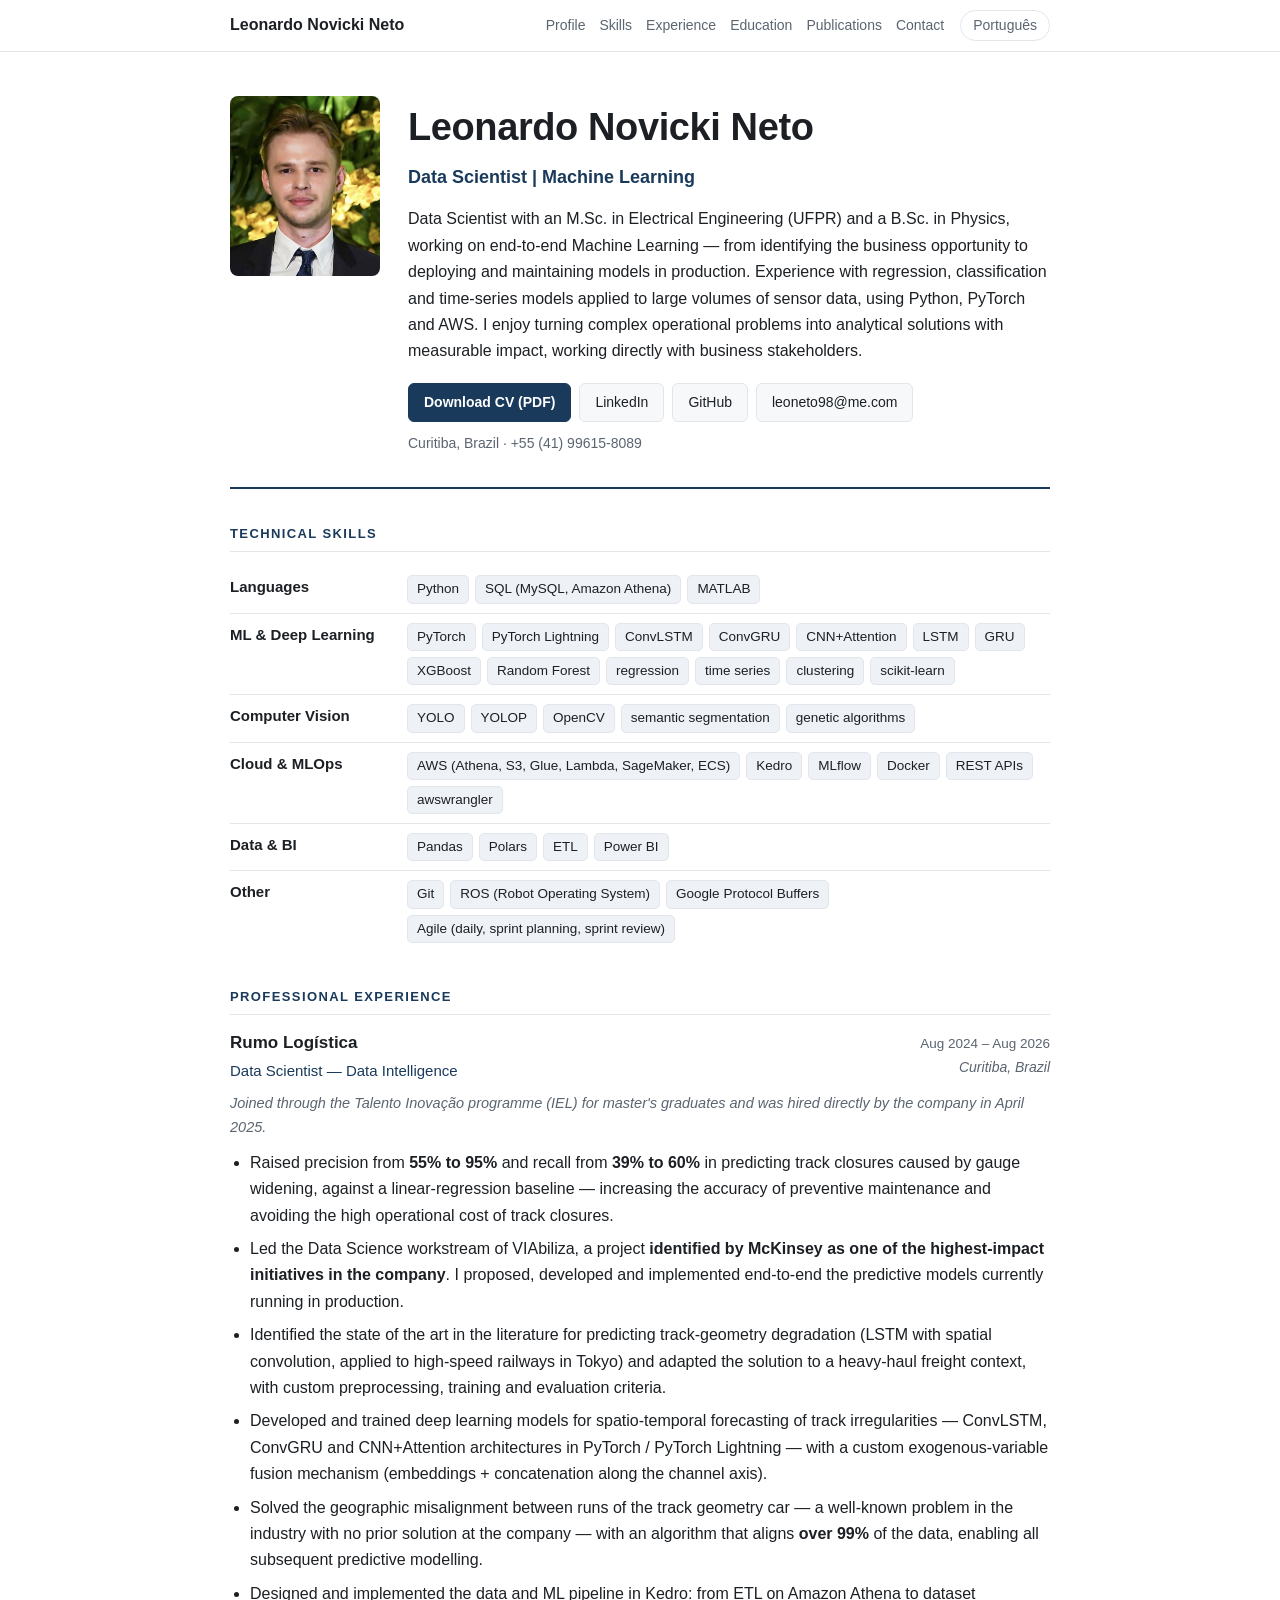
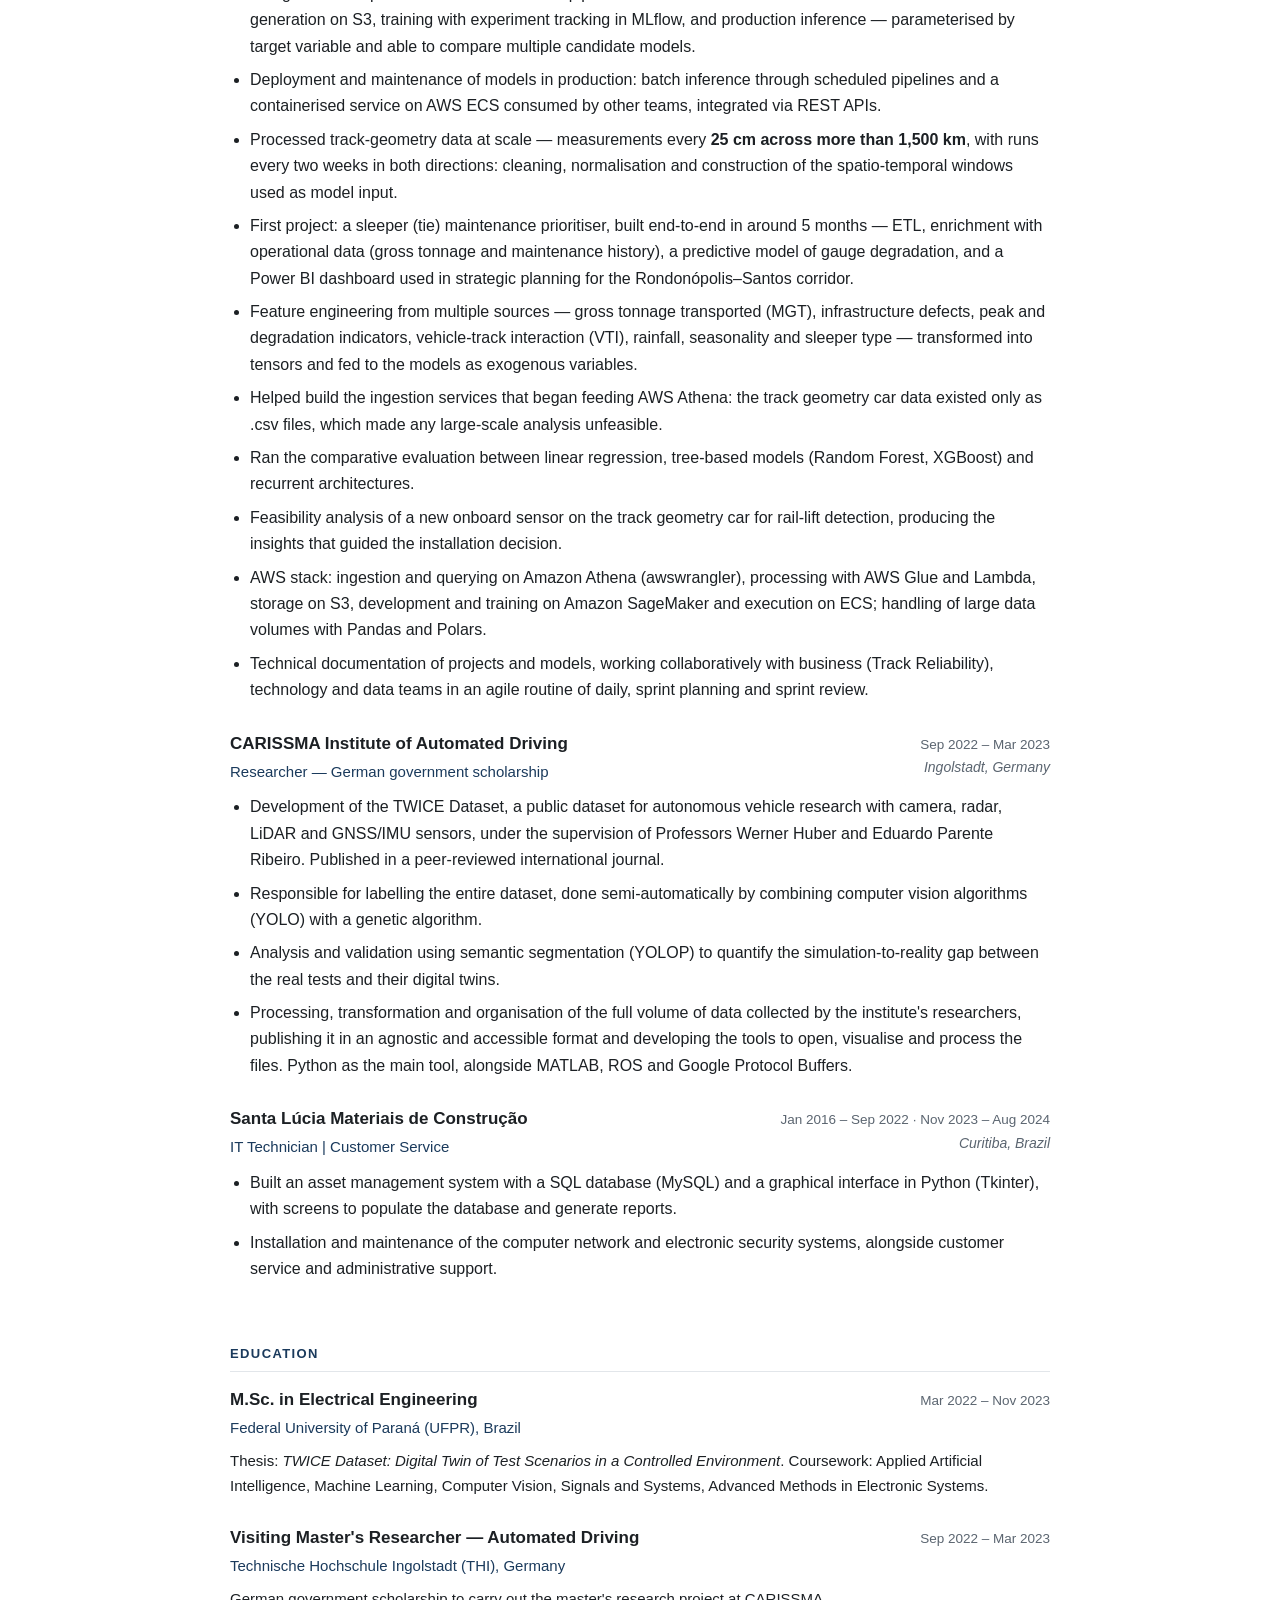
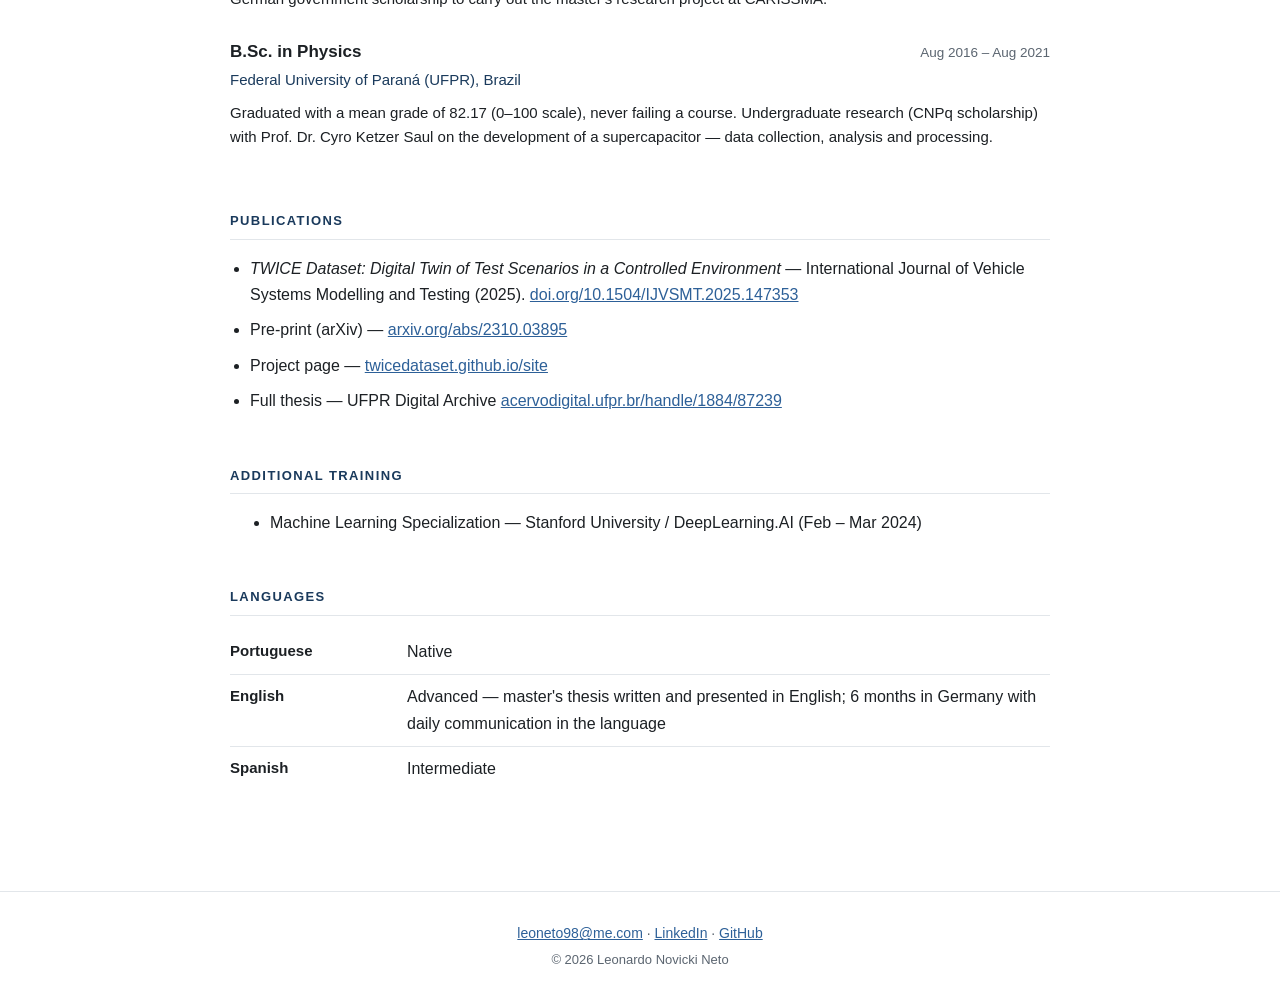
==== index.html @ b41f2e0a "Site pessoal bilingue gerado a partir dos YAMLs do curriculo Conteudo (EN/PT), estilos e SEO derivam" ====
<!doctype html>
<html lang="en">
<head>
<meta charset="utf-8">
<meta name="viewport" content="width=device-width, initial-scale=1">
<title>Leonardo Novicki Neto — Data Scientist | Machine Learning</title>
<meta name="description" content="Data Scientist with an M.Sc. in Electrical Engineering — end-to-end machine learning, from business opportunity to production.">
<link rel="canonical" href="https://leoneto98.github.io/">
<link rel="alternate" hreflang="en" href="https://leoneto98.github.io/">
<link rel="alternate" hreflang="pt" href="https://leoneto98.github.io/pt/">
<link rel="alternate" hreflang="x-default" href="https://leoneto98.github.io/">
<meta property="og:type" content="profile">
<meta property="og:title" content="Leonardo Novicki Neto — Data Scientist | Machine Learning">
<meta property="og:description" content="Data Scientist with an M.Sc. in Electrical Engineering — end-to-end machine learning, from business opportunity to production.">
<meta property="og:image" content="https://leoneto98.github.io/assets/foto.jpg">
<meta property="og:url" content="https://leoneto98.github.io/">
<meta name="twitter:card" content="summary">
<link rel="icon" href="data:image/svg+xml,<svg xmlns='http://www.w3.org/2000/svg' viewBox='0 0 100 100'><text y='.9em' font-size='90'>📊</text></svg>">
<link rel="stylesheet" href="style.css">
<script type="application/ld+json">
{
  "@context": "https://schema.org",
  "@type": "Person",
  "name": "Leonardo Novicki Neto",
  "jobTitle": "Data Scientist",
  "email": "mailto:leoneto98@me.com",
  "url": "https://leoneto98.github.io/",
  "image": "https://leoneto98.github.io/assets/foto.jpg",
  "address": {
    "@type": "PostalAddress",
    "addressLocality": "Curitiba, Brazil"
  },
  "alumniOf": [
    {
      "@type": "CollegeOrUniversity",
      "name": "Federal University of Paraná (UFPR), Brazil"
    },
    {
      "@type": "CollegeOrUniversity",
      "name": "Technische Hochschule Ingolstadt (THI), Germany"
    }
  ],
  "sameAs": [
    "https://www.linkedin.com/in/leonardo-novicki-neto-6290a1a0/",
    "https://github.com/leoneto98",
    "https://arxiv.org/abs/2310.03895"
  ],
  "knowsLanguage": [
    "Portuguese",
    "English",
    "Spanish"
  ]
}
</script>
</head>
<body>
<a class="skip" href="#main">Skip to content</a>
<header class="topo">
  <nav class="nav-topo">
    <span class="marca">Leonardo Novicki Neto</span>
    <div class="nav-links"><a href="#perfil">Profile</a><a href="#skills">Skills</a><a href="#exp">Experience</a><a href="#edu">Education</a><a href="#pubs">Publications</a><a href="#contato">Contact</a></div>
    <a class="lang" href="/pt/">Português</a>
  </nav>
</header>
<main id="main">
  <section id="perfil" class="hero">
    <img class="foto" src="assets/foto.jpg" alt="Leonardo Novicki Neto" width="150" height="180">
    <div class="hero-txt">
      <h1>Leonardo Novicki Neto</h1>
      <p class="headline">Data Scientist | Machine Learning</p>
      <p class="resumo">Data Scientist with an M.Sc. in Electrical Engineering (UFPR) and a B.Sc. in Physics, working on end-to-end Machine Learning — from identifying the business opportunity to deploying and maintaining models in production. Experience with regression, classification and time-series models applied to large volumes of sensor data, using Python, PyTorch and AWS. I enjoy turning complex operational problems into analytical solutions with measurable impact, working directly with business stakeholders.</p>
      <p class="contatos">
        <a class="btn primario" href="Leonardo_Novicki_Neto_CV_EN.pdf" download>Download CV (PDF)</a>
        <a class="btn" href="https://www.linkedin.com/in/leonardo-novicki-neto-6290a1a0/" target="_blank" rel="noopener">LinkedIn</a>
        <a class="btn" href="https://github.com/leoneto98" target="_blank" rel="noopener">GitHub</a>
        <a class="btn" href="mailto:leoneto98@me.com">leoneto98@me.com</a>
      </p>
      <p class="local">Curitiba, Brazil · +55 (41) 99615-8089</p>
    </div>
  </section>
<section id="skills"><h2>Technical Skills</h2>
<dl class="skills"><div class="skill-row"><dt>Languages</dt><dd><span class="chip">Python</span><span class="chip">SQL (MySQL, Amazon Athena)</span><span class="chip">MATLAB</span></dd></div><div class="skill-row"><dt>ML &amp; Deep Learning</dt><dd><span class="chip">PyTorch</span><span class="chip">PyTorch Lightning</span><span class="chip">ConvLSTM</span><span class="chip">ConvGRU</span><span class="chip">CNN+Attention</span><span class="chip">LSTM</span><span class="chip">GRU</span><span class="chip">XGBoost</span><span class="chip">Random Forest</span><span class="chip">regression</span><span class="chip">time series</span><span class="chip">clustering</span><span class="chip">scikit-learn</span></dd></div><div class="skill-row"><dt>Computer Vision</dt><dd><span class="chip">YOLO</span><span class="chip">YOLOP</span><span class="chip">OpenCV</span><span class="chip">semantic segmentation</span><span class="chip">genetic algorithms</span></dd></div><div class="skill-row"><dt>Cloud &amp; MLOps</dt><dd><span class="chip">AWS (Athena, S3, Glue, Lambda, SageMaker, ECS)</span><span class="chip">Kedro</span><span class="chip">MLflow</span><span class="chip">Docker</span><span class="chip">REST APIs</span><span class="chip">awswrangler</span></dd></div><div class="skill-row"><dt>Data &amp; BI</dt><dd><span class="chip">Pandas</span><span class="chip">Polars</span><span class="chip">ETL</span><span class="chip">Power BI</span></dd></div><div class="skill-row"><dt>Other</dt><dd><span class="chip">Git</span><span class="chip">ROS (Robot Operating System)</span><span class="chip">Google Protocol Buffers</span><span class="chip">Agile (daily, sprint planning, sprint review)</span></dd></div></dl>
</section>
<section id="exp"><h2>Professional Experience</h2>
<article class="item">
  <header class="item-head">
    <div><h3>Rumo Logística</h3><p class="cargo">Data Scientist — Data Intelligence</p></div>
    <div class="meta"><span class="periodo">Aug 2024 – Aug 2026</span><span class="local">Curitiba, Brazil</span></div>
  </header>
  <p class="contexto">Joined through the Talento Inovação programme (IEL) for master&#x27;s graduates and was hired directly by the company in April 2025.</p>
  <ul><li>Raised precision from <strong>55% to 95%</strong> and recall from <strong>39% to 60%</strong> in predicting track closures caused by gauge widening, against a linear-regression baseline — increasing the accuracy of preventive maintenance and avoiding the high operational cost of track closures.</li>
<li>Led the Data Science workstream of VIAbiliza, a project <strong>identified by McKinsey as one of the highest-impact initiatives in the company</strong>. I proposed, developed and implemented end-to-end the predictive models currently running in production.</li>
<li>Identified the state of the art in the literature for predicting track-geometry degradation (LSTM with spatial convolution, applied to high-speed railways in Tokyo) and adapted the solution to a heavy-haul freight context, with custom preprocessing, training and evaluation criteria.</li>
<li>Developed and trained deep learning models for spatio-temporal forecasting of track irregularities — ConvLSTM, ConvGRU and CNN+Attention architectures in PyTorch / PyTorch Lightning — with a custom exogenous-variable fusion mechanism (embeddings + concatenation along the channel axis).</li>
<li>Solved the geographic misalignment between runs of the track geometry car — a well-known problem in the industry with no prior solution at the company — with an algorithm that aligns <strong>over 99%</strong> of the data, enabling all subsequent predictive modelling.</li>
<li>Designed and implemented the data and ML pipeline in Kedro: from ETL on Amazon Athena to dataset generation on S3, training with experiment tracking in MLflow, and production inference — parameterised by target variable and able to compare multiple candidate models.</li>
<li>Deployment and maintenance of models in production: batch inference through scheduled pipelines and a containerised service on AWS ECS consumed by other teams, integrated via REST APIs.</li>
<li>Processed track-geometry data at scale — measurements every <strong>25 cm across more than 1,500 km</strong>, with runs every two weeks in both directions: cleaning, normalisation and construction of the spatio-temporal windows used as model input.</li>
<li>First project: a sleeper (tie) maintenance prioritiser, built end-to-end in around 5 months — ETL, enrichment with operational data (gross tonnage and maintenance history), a predictive model of gauge degradation, and a Power BI dashboard used in strategic planning for the Rondonópolis–Santos corridor.</li>
<li>Feature engineering from multiple sources — gross tonnage transported (MGT), infrastructure defects, peak and degradation indicators, vehicle-track interaction (VTI), rainfall, seasonality and sleeper type — transformed into tensors and fed to the models as exogenous variables.</li>
<li>Helped build the ingestion services that began feeding AWS Athena: the track geometry car data existed only as .csv files, which made any large-scale analysis unfeasible.</li>
<li>Ran the comparative evaluation between linear regression, tree-based models (Random Forest, XGBoost) and recurrent architectures.</li>
<li>Feasibility analysis of a new onboard sensor on the track geometry car for rail-lift detection, producing the insights that guided the installation decision.</li>
<li>AWS stack: ingestion and querying on Amazon Athena (awswrangler), processing with AWS Glue and Lambda, storage on S3, development and training on Amazon SageMaker and execution on ECS; handling of large data volumes with Pandas and Polars.</li>
<li>Technical documentation of projects and models, working collaboratively with business (Track Reliability), technology and data teams in an agile routine of daily, sprint planning and sprint review.</li></ul>
</article>
<article class="item">
  <header class="item-head">
    <div><h3>CARISSMA Institute of Automated Driving</h3><p class="cargo">Researcher — German government scholarship</p></div>
    <div class="meta"><span class="periodo">Sep 2022 – Mar 2023</span><span class="local">Ingolstadt, Germany</span></div>
  </header>
  
  <ul><li>Development of the TWICE Dataset, a public dataset for autonomous vehicle research with camera, radar, LiDAR and GNSS/IMU sensors, under the supervision of Professors Werner Huber and Eduardo Parente Ribeiro. Published in a peer-reviewed international journal.</li>
<li>Responsible for labelling the entire dataset, done semi-automatically by combining computer vision algorithms (YOLO) with a genetic algorithm.</li>
<li>Analysis and validation using semantic segmentation (YOLOP) to quantify the simulation-to-reality gap between the real tests and their digital twins.</li>
<li>Processing, transformation and organisation of the full volume of data collected by the institute&#x27;s researchers, publishing it in an agnostic and accessible format and developing the tools to open, visualise and process the files. Python as the main tool, alongside MATLAB, ROS and Google Protocol Buffers.</li></ul>
</article>
<article class="item">
  <header class="item-head">
    <div><h3>Santa Lúcia Materiais de Construção</h3><p class="cargo">IT Technician | Customer Service</p></div>
    <div class="meta"><span class="periodo">Jan 2016 – Sep 2022 · Nov 2023 – Aug 2024</span><span class="local">Curitiba, Brazil</span></div>
  </header>
  
  <ul><li>Built an asset management system with a SQL database (MySQL) and a graphical interface in Python (Tkinter), with screens to populate the database and generate reports.</li>
<li>Installation and maintenance of the computer network and electronic security systems, alongside customer service and administrative support.</li></ul>
</article>
</section>
<section id="edu"><h2>Education</h2>
<article class="item">
  <header class="item-head">
    <div><h3>M.Sc. in Electrical Engineering</h3><p class="cargo">Federal University of Paraná (UFPR), Brazil</p></div>
    <div class="meta"><span class="periodo">Mar 2022 – Nov 2023</span></div>
  </header>
  <p class="detalhe">Thesis: <em>TWICE Dataset: Digital Twin of Test Scenarios in a Controlled Environment</em>. Coursework: Applied Artificial Intelligence, Machine Learning, Computer Vision, Signals and Systems, Advanced Methods in Electronic Systems.</p>
</article>
<article class="item">
  <header class="item-head">
    <div><h3>Visiting Master&#x27;s Researcher — Automated Driving</h3><p class="cargo">Technische Hochschule Ingolstadt (THI), Germany</p></div>
    <div class="meta"><span class="periodo">Sep 2022 – Mar 2023</span></div>
  </header>
  <p class="detalhe">German government scholarship to carry out the master&#x27;s research project at CARISSMA.</p>
</article>
<article class="item">
  <header class="item-head">
    <div><h3>B.Sc. in Physics</h3><p class="cargo">Federal University of Paraná (UFPR), Brazil</p></div>
    <div class="meta"><span class="periodo">Aug 2016 – Aug 2021</span></div>
  </header>
  <p class="detalhe">Graduated with a mean grade of 82.17 (0–100 scale), never failing a course. Undergraduate research (CNPq scholarship) with Prof. Dr. Cyro Ketzer Saul on the development of a supercapacitor — data collection, analysis and processing.</p>
</article>
</section>
<section id="pubs"><h2>Publications</h2>
<ul class="pubs"><li><em>TWICE Dataset: Digital Twin of Test Scenarios in a Controlled Environment</em> — International Journal of Vehicle Systems Modelling and Testing (2025). <a href="https://www.inderscienceonline.com/doi/10.1504/IJVSMT.2025.147353" target="_blank" rel="noopener">doi.org/10.1504/IJVSMT.2025.147353</a></li>
<li>Pre-print (arXiv) — <a href="https://arxiv.org/abs/2310.03895" target="_blank" rel="noopener">arxiv.org/abs/2310.03895</a></li>
<li>Project page — <a href="https://twicedataset.github.io/site" target="_blank" rel="noopener">twicedataset.github.io/site</a></li>
<li>Full thesis — UFPR Digital Archive <a href="https://acervodigital.ufpr.br/xmlui/handle/1884/87239" target="_blank" rel="noopener">acervodigital.ufpr.br/handle/1884/87239</a></li></ul>
</section>
<section id="extra"><h2>Additional Training</h2>
<ul><li>Machine Learning Specialization — Stanford University / DeepLearning.AI (Feb – Mar 2024)</li></ul>
</section>
<section id="idiomas"><h2>Languages</h2>
<dl class="skills"><div class="skill-row"><dt>Portuguese</dt><dd>Native</dd></div><div class="skill-row"><dt>English</dt><dd>Advanced — master&#x27;s thesis written and presented in English; 6 months in Germany with daily communication in the language</dd></div><div class="skill-row"><dt>Spanish</dt><dd>Intermediate</dd></div></dl>
</section>
</main>
<footer id="contato">
  <p><a href="mailto:leoneto98@me.com">leoneto98@me.com</a> ·
     <a href="https://www.linkedin.com/in/leonardo-novicki-neto-6290a1a0/" target="_blank" rel="noopener">LinkedIn</a> ·
     <a href="https://github.com/leoneto98" target="_blank" rel="noopener">GitHub</a></p>
  <p class="fine">© 2026 Leonardo Novicki Neto</p>
</footer>
</body>
</html>
---- style.css ----
/* Paleta completa em :root; o bloco dark redefine apenas os tokens. */
:root {
  --bg: #ffffff;
  --bg-alt: #f6f8fa;
  --texto: #1c2024;
  --suave: #5b6570;
  --accent: #1a3a5c;
  --accent-claro: #2d6098;
  --borda: #e2e6ea;
  --chip-bg: #eef2f6;
  --max: 860px;
}
@media (prefers-color-scheme: dark) {
  :root {
    --bg: #14171a;
    --bg-alt: #1b1f24;
    --texto: #e6e9ec;
    --suave: #9aa4ae;
    --accent: #7fb3e3;
    --accent-claro: #a3cbf0;
    --borda: #2a3039;
    --chip-bg: #232932;
  }
}

* { box-sizing: border-box; min-width: 0; }
html, body { overflow-x: hidden; }
body {
  margin: 0; overflow-wrap: break-word;
  background: var(--bg);
  color: var(--texto);
  font: 16px/1.65 -apple-system, BlinkMacSystemFont, "Segoe UI", Helvetica, Arial, sans-serif;
  -webkit-font-smoothing: antialiased;
}
a { color: var(--accent-claro); overflow-wrap: anywhere; }

.skip {
  position: absolute; width: 1px; height: 1px;
  overflow: hidden; clip-path: inset(50%); white-space: nowrap;
}
.skip:focus {
  width: auto; height: auto; clip-path: none;
  left: 8px; top: 8px; z-index: 10; background: var(--bg);
  padding: 8px 12px; border: 2px solid var(--accent);
}

/* ---------- navegação ---------- */
.topo {
  position: sticky; top: 0; z-index: 5;
  background: color-mix(in srgb, var(--bg) 92%, transparent);
  backdrop-filter: blur(8px);
  border-bottom: 1px solid var(--borda);
}
.nav-topo {
  max-width: var(--max); margin: 0 auto; padding: 10px 20px;
  display: flex; align-items: center; gap: 16px; flex-wrap: wrap;
}
.marca { font-weight: 700; margin-right: auto; }
.nav-links { display: flex; gap: 14px; flex-wrap: wrap; }
.nav-links a, .lang {
  color: var(--suave); text-decoration: none; font-size: 14px;
}
.nav-links a:hover, .lang:hover { color: var(--accent-claro); }
.lang {
  border: 1px solid var(--borda); border-radius: 999px; padding: 3px 12px;
}

/* ---------- conteúdo ---------- */
main { max-width: var(--max); margin: 0 auto; padding: 0 20px 60px; }

.hero {
  display: flex; gap: 28px; align-items: flex-start;
  padding: 44px 0 32px; border-bottom: 2px solid var(--accent);
}
.foto {
  border-radius: 8px; object-fit: cover; flex: none;
  width: 150px; height: 180px;
}
.hero-txt { min-width: 0; }
h1 { margin: 0; font-size: clamp(28px, 5vw, 38px); letter-spacing: -0.4px; }
.headline { margin: 4px 0 14px; color: var(--accent); font-size: 18px; font-weight: 600; }
.resumo { margin: 0 0 18px; }
.contatos { display: flex; flex-wrap: wrap; gap: 8px; margin: 0 0 10px; }
.btn {
  display: inline-block; padding: 7px 15px; border-radius: 6px;
  border: 1px solid var(--borda); text-decoration: none;
  color: var(--texto); font-size: 14px; background: var(--bg-alt);
}
.btn:hover { border-color: var(--accent); }
.btn.primario { background: var(--accent); border-color: var(--accent); color: #fff; font-weight: 600; }
@media (prefers-color-scheme: dark) { .btn.primario { color: #10151b; } }
.local { color: var(--suave); font-size: 14px; margin: 0; }

section { padding-top: 34px; }
h2 {
  font-size: 13px; text-transform: uppercase; letter-spacing: 1.4px;
  color: var(--accent); margin: 0 0 14px;
  padding-bottom: 7px; border-bottom: 1px solid var(--borda);
}
h3 { margin: 0; font-size: 17px; }

.item { margin-bottom: 26px; }
.item-head {
  display: flex; justify-content: space-between; gap: 16px;
  align-items: baseline; flex-wrap: wrap;
}
.cargo { margin: 2px 0 0; color: var(--accent); font-size: 15px; }
.meta { text-align: right; color: var(--suave); font-size: 13.5px; flex: none; }
.meta span { display: block; }
.meta .local { font-style: italic; }
.contexto { color: var(--suave); font-style: italic; font-size: 14.5px; margin: 8px 0 0; }
.detalhe { margin: 8px 0 0; font-size: 15px; }
.item ul { margin: 10px 0 0; padding-left: 20px; }
.item li { margin-bottom: 7px; }

/* ---------- competências / idiomas ---------- */
.skills { margin: 0; }
.skill-row {
  display: grid; grid-template-columns: 165px 1fr; gap: 12px;
  padding: 9px 0; border-bottom: 1px solid var(--borda);
}
.skill-row:last-child { border-bottom: 0; }
dt { font-weight: 600; font-size: 15px; }
dd { margin: 0; display: flex; flex-wrap: wrap; gap: 6px; }
.chip {
  background: var(--chip-bg); border: 1px solid var(--borda);
  border-radius: 5px; padding: 2px 9px; font-size: 13.5px;
  overflow-wrap: anywhere;
}

.pubs { padding-left: 20px; }
.pubs li { margin-bottom: 9px; }

footer {
  border-top: 1px solid var(--borda); margin-top: 40px;
  padding: 26px 20px; text-align: center; color: var(--suave); font-size: 14px;
}
footer p { margin: 4px 0; }
.fine { font-size: 13px; }

/* ---------- responsivo ---------- */
@media (max-width: 620px) {
  .hero { flex-direction: column; gap: 18px; padding-top: 30px; }
  .foto { width: 120px; height: 144px; }
  .skill-row { grid-template-columns: 1fr; gap: 5px; }
  .meta { text-align: left; }
  .item-head { gap: 4px; }
  .nav-links { display: none; }
}

/* ---------- impressão ---------- */
@media print {
  .topo, .contatos, footer { display: none; }
  body { font-size: 11pt; }
  main { max-width: none; }
  a { color: inherit; text-decoration: none; }
  .item { break-inside: avoid; }
}
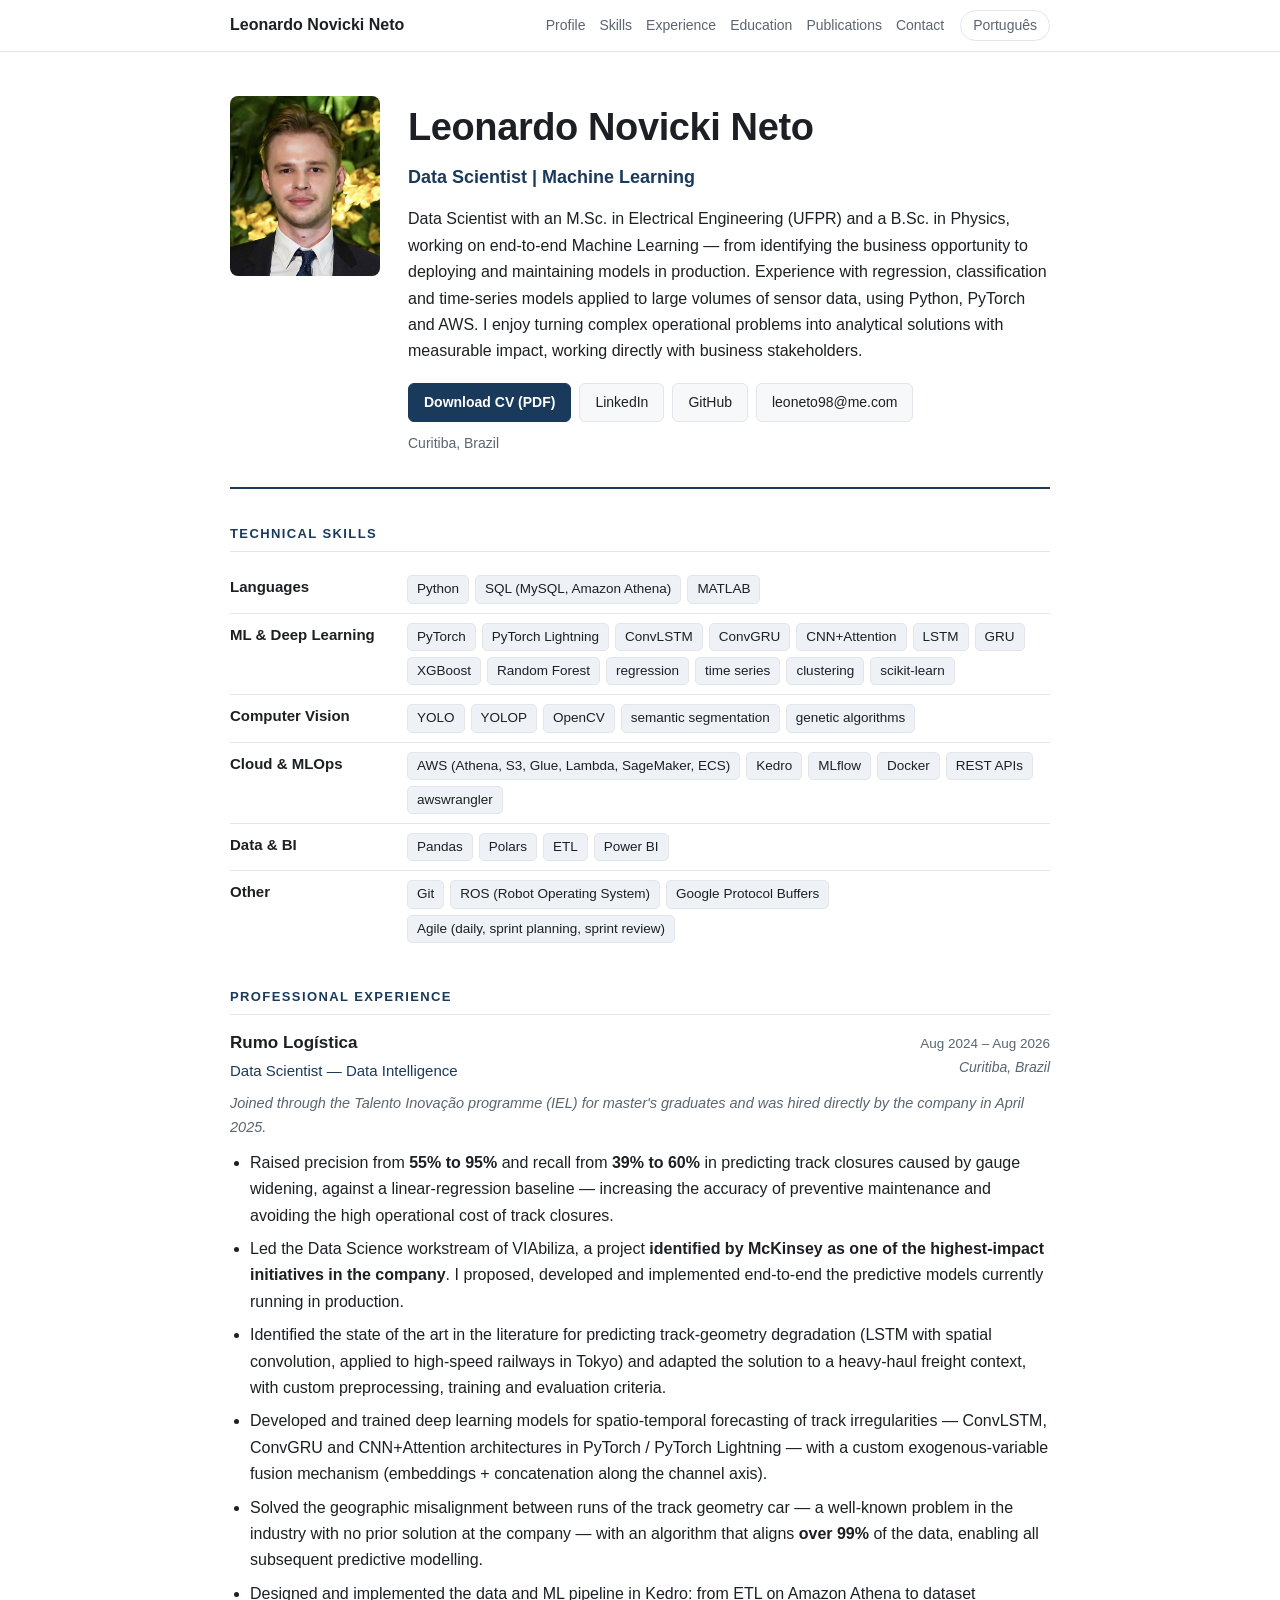
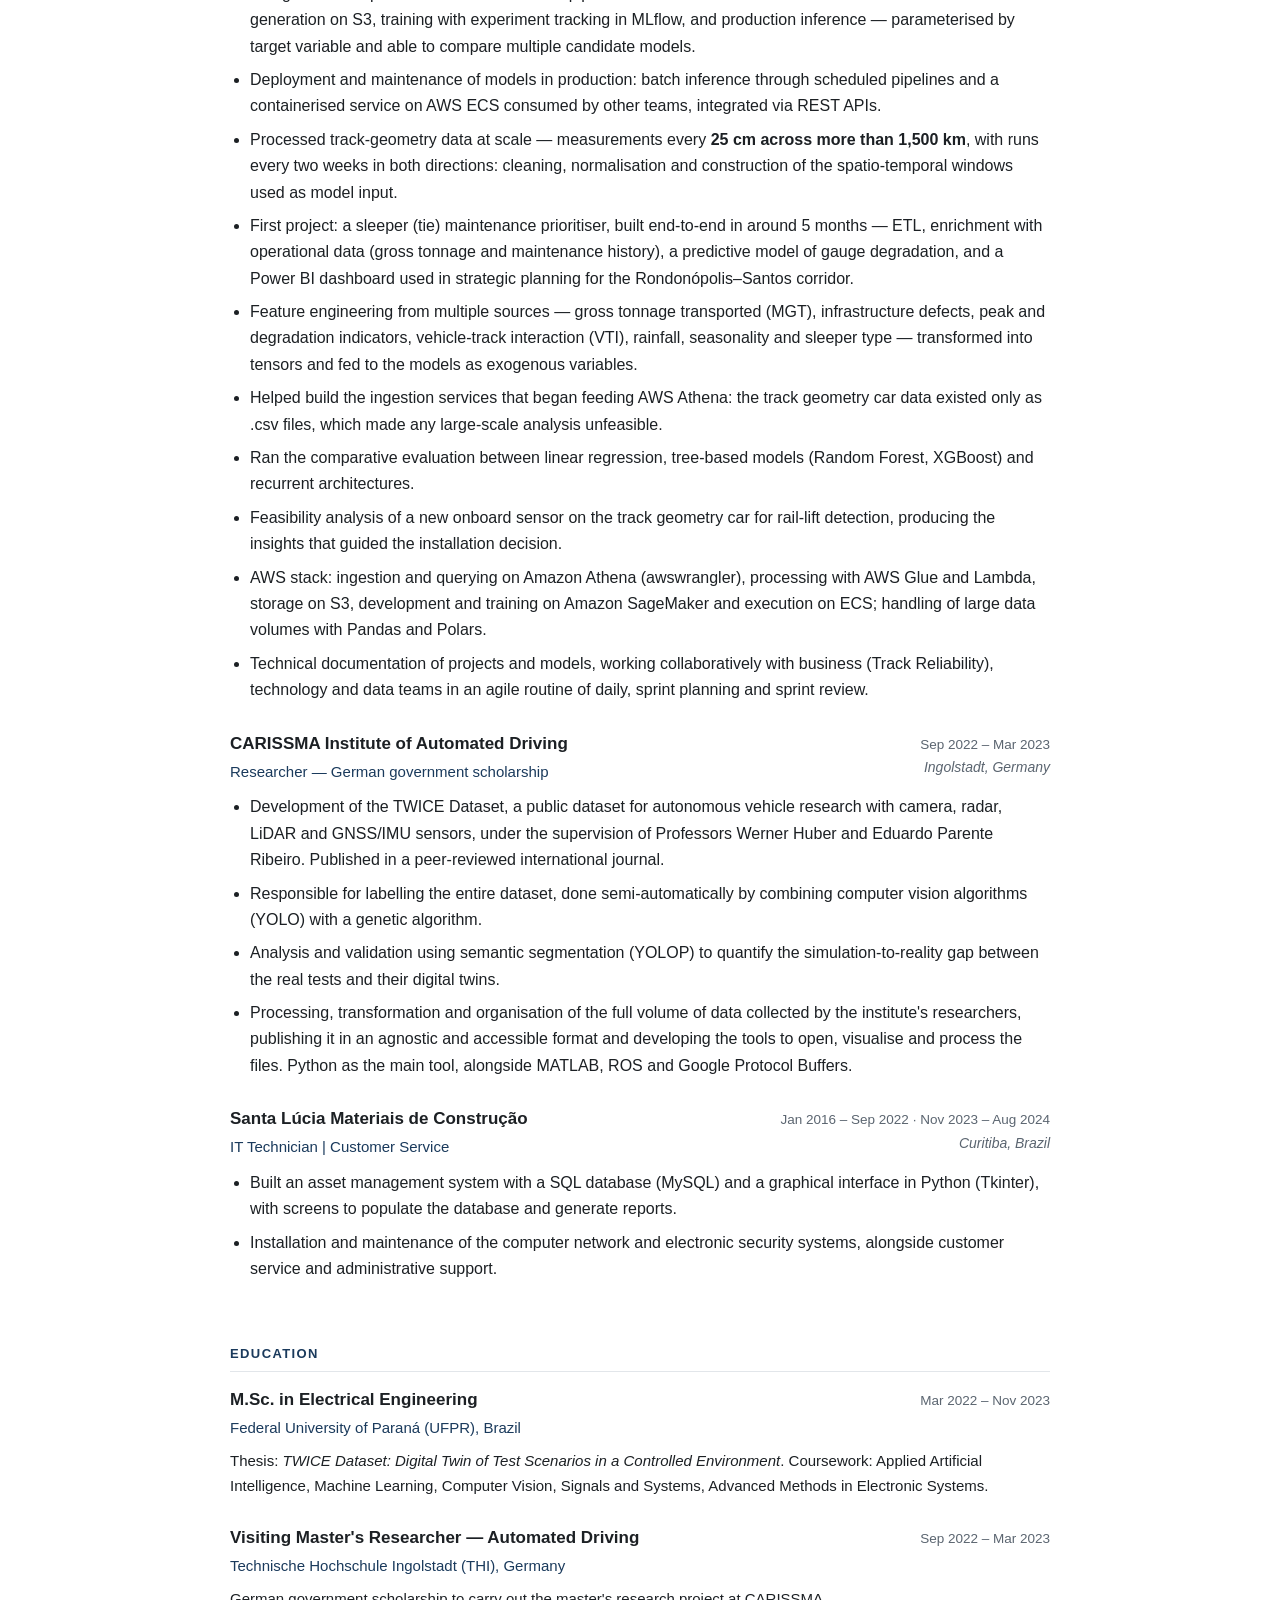
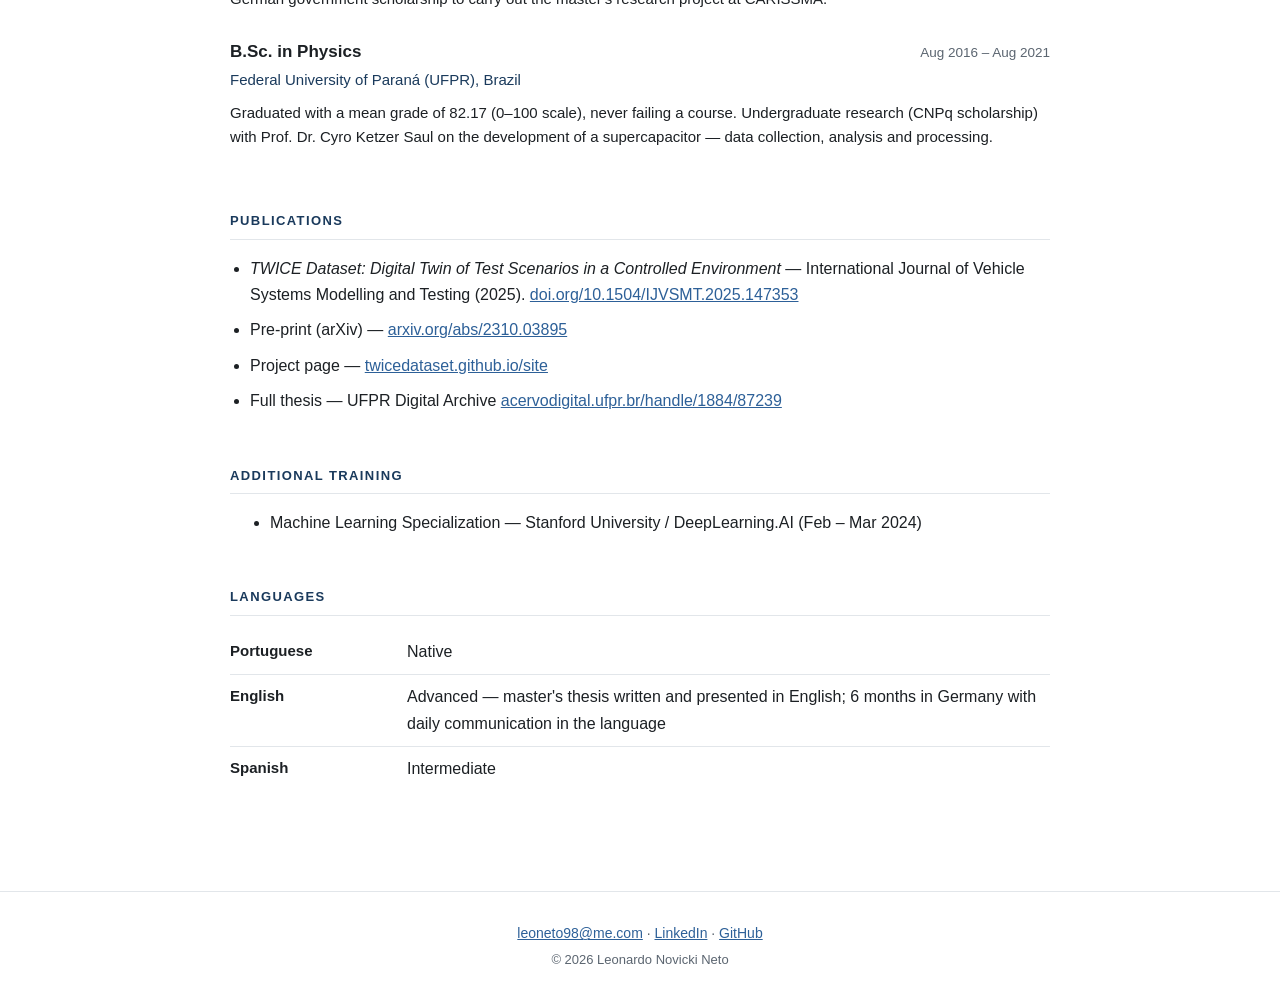
==== commit dca2c403: "Remove telefone pessoal das paginas publicas O numero continua no YAML e nos PDFs do curriculo, que " ====
--- a/index.html
+++ b/index.html
@@ -75,7 +75,7 @@
         <a class="btn" href="https://github.com/leoneto98" target="_blank" rel="noopener">GitHub</a>
         <a class="btn" href="mailto:leoneto98@me.com">leoneto98@me.com</a>
       </p>
-      <p class="local">Curitiba, Brazil · +55 (41) 99615-8089</p>
+      <p class="local">Curitiba, Brazil</p>
     </div>
   </section>
 <section id="skills"><h2>Technical Skills</h2>
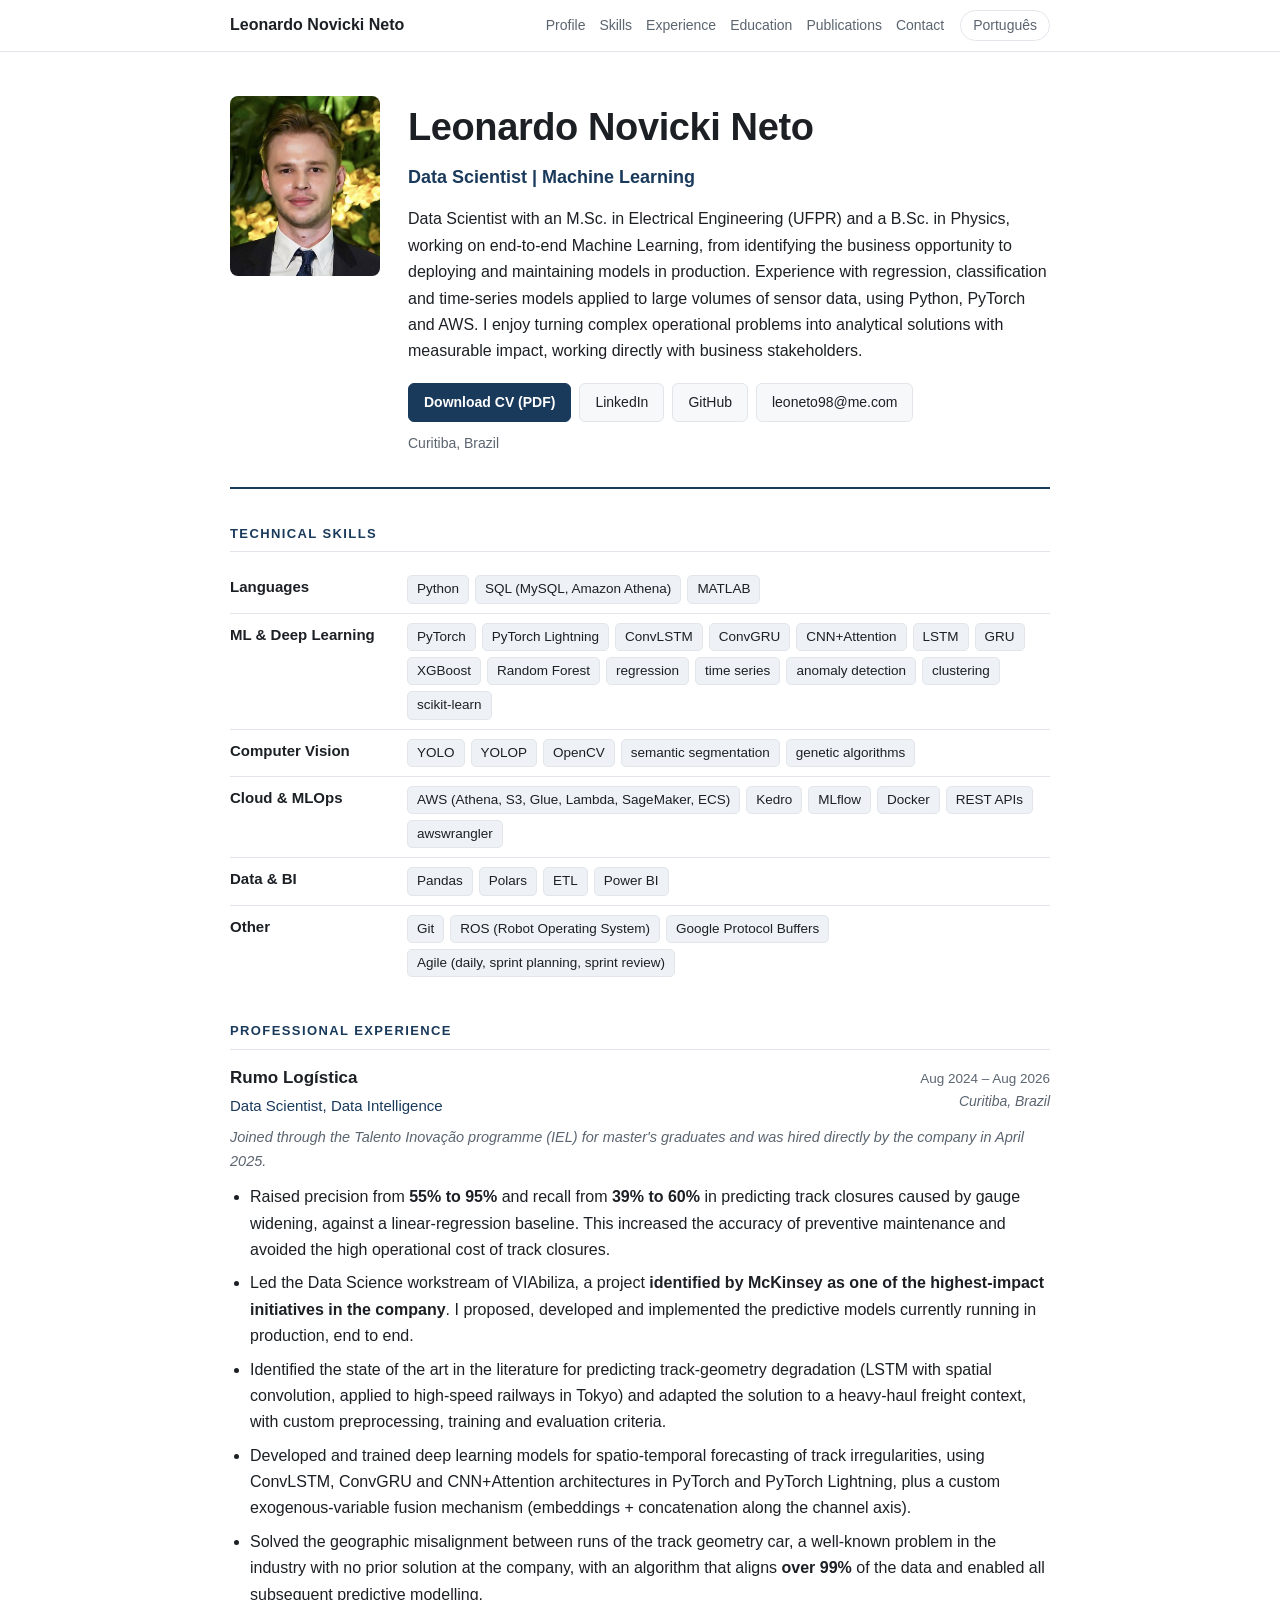
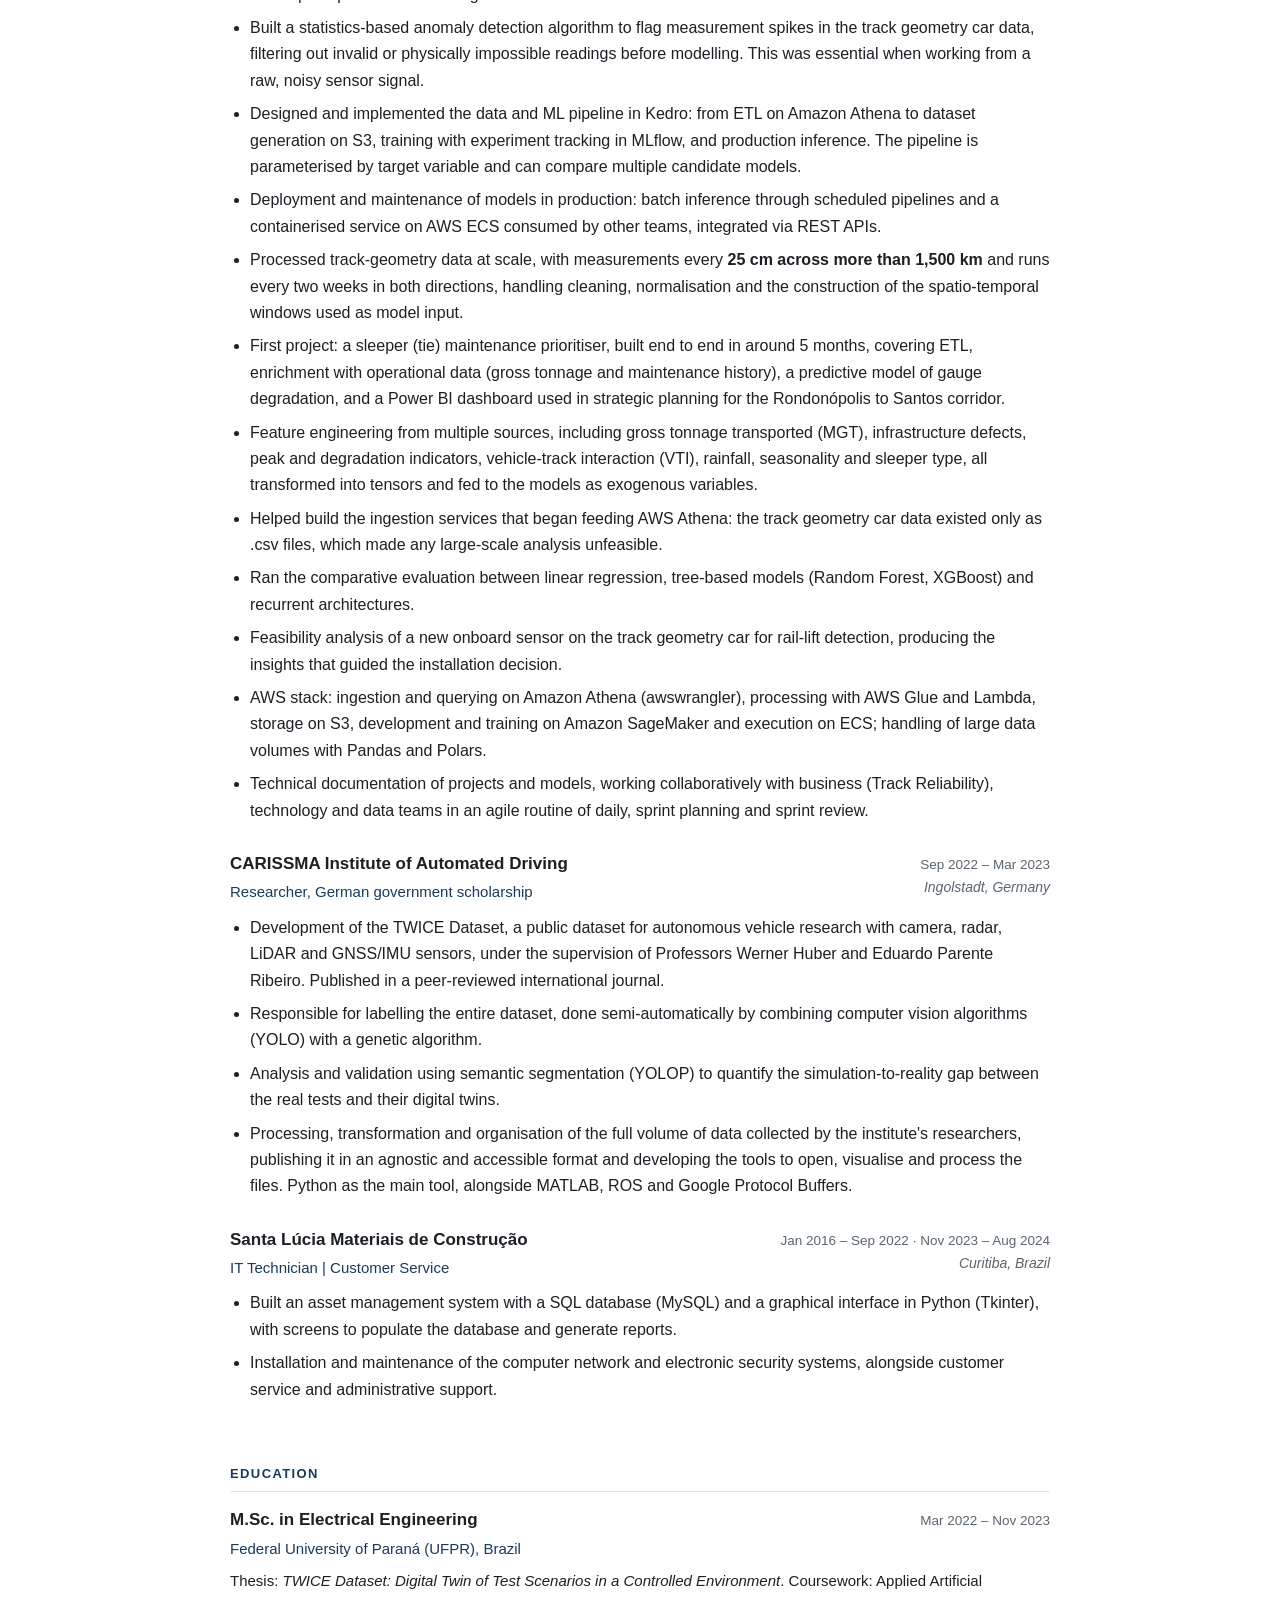
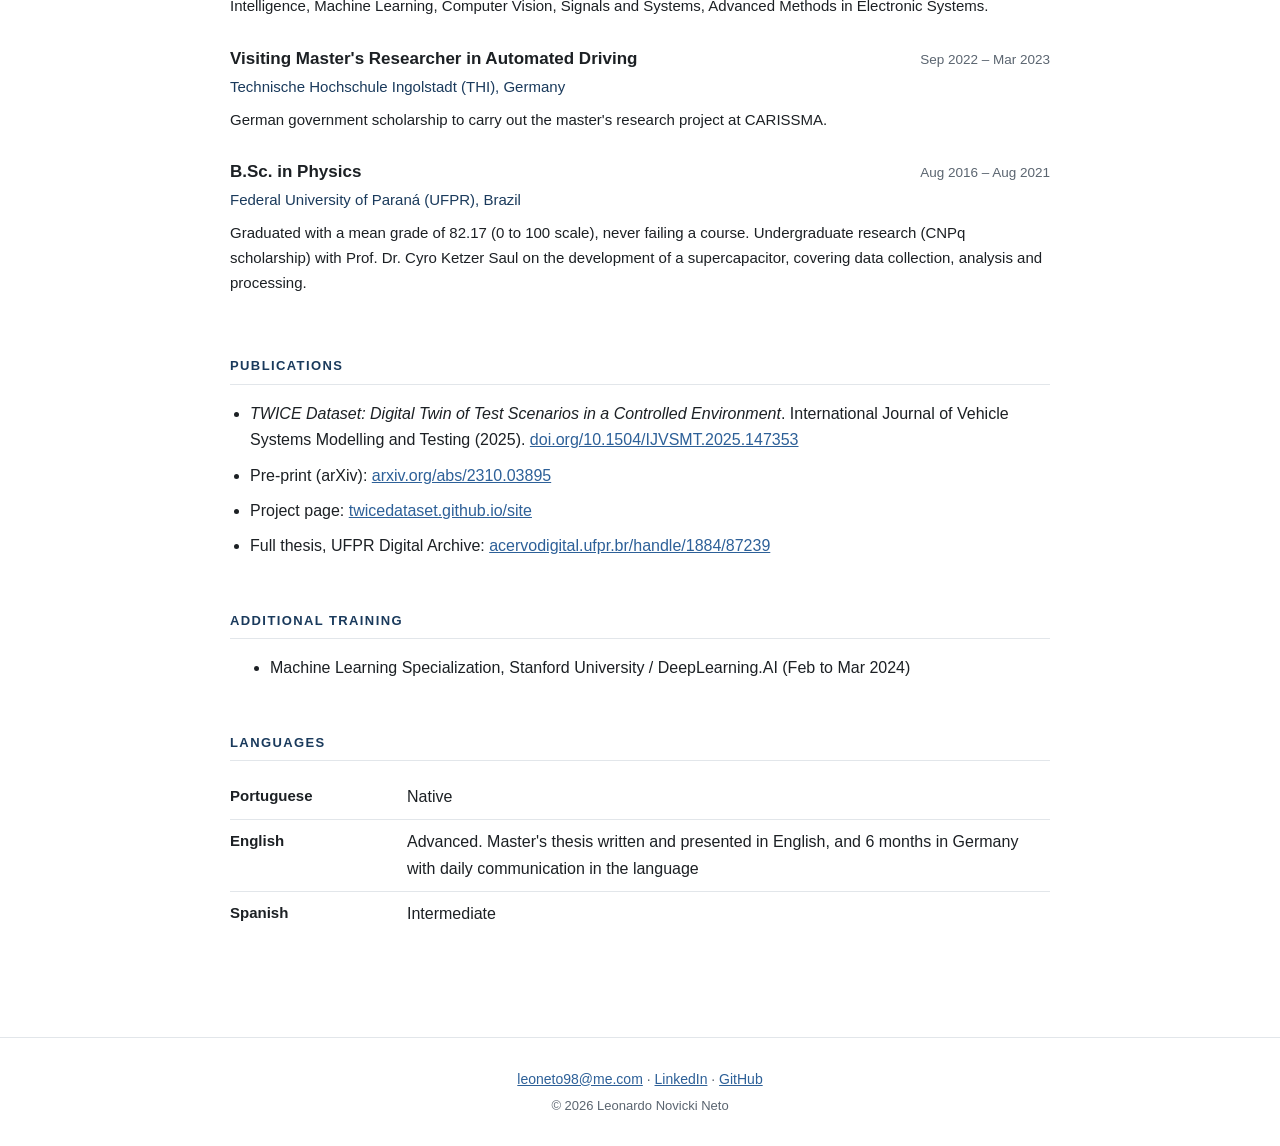
==== commit d1fcad1f: "Reescreve textos sem travessoes e adiciona deteccao de anomalias Inclui o algoritmo estatistico de i" ====
--- a/index.html
+++ b/index.html
@@ -3,15 +3,15 @@
 <head>
 <meta charset="utf-8">
 <meta name="viewport" content="width=device-width, initial-scale=1">
-<title>Leonardo Novicki Neto — Data Scientist | Machine Learning</title>
-<meta name="description" content="Data Scientist with an M.Sc. in Electrical Engineering — end-to-end machine learning, from business opportunity to production.">
+<title>Leonardo Novicki Neto | Data Scientist | Machine Learning</title>
+<meta name="description" content="Data Scientist with an M.Sc. in Electrical Engineering, working on end-to-end machine learning from business opportunity to production.">
 <link rel="canonical" href="https://leoneto98.github.io/">
 <link rel="alternate" hreflang="en" href="https://leoneto98.github.io/">
 <link rel="alternate" hreflang="pt" href="https://leoneto98.github.io/pt/">
 <link rel="alternate" hreflang="x-default" href="https://leoneto98.github.io/">
 <meta property="og:type" content="profile">
-<meta property="og:title" content="Leonardo Novicki Neto — Data Scientist | Machine Learning">
-<meta property="og:description" content="Data Scientist with an M.Sc. in Electrical Engineering — end-to-end machine learning, from business opportunity to production.">
+<meta property="og:title" content="Leonardo Novicki Neto | Data Scientist | Machine Learning">
+<meta property="og:description" content="Data Scientist with an M.Sc. in Electrical Engineering, working on end-to-end machine learning from business opportunity to production.">
 <meta property="og:image" content="https://leoneto98.github.io/assets/foto.jpg">
 <meta property="og:url" content="https://leoneto98.github.io/">
 <meta name="twitter:card" content="summary">
@@ -68,7 +68,7 @@
     <div class="hero-txt">
       <h1>Leonardo Novicki Neto</h1>
       <p class="headline">Data Scientist | Machine Learning</p>
-      <p class="resumo">Data Scientist with an M.Sc. in Electrical Engineering (UFPR) and a B.Sc. in Physics, working on end-to-end Machine Learning — from identifying the business opportunity to deploying and maintaining models in production. Experience with regression, classification and time-series models applied to large volumes of sensor data, using Python, PyTorch and AWS. I enjoy turning complex operational problems into analytical solutions with measurable impact, working directly with business stakeholders.</p>
+      <p class="resumo">Data Scientist with an M.Sc. in Electrical Engineering (UFPR) and a B.Sc. in Physics, working on end-to-end Machine Learning, from identifying the business opportunity to deploying and maintaining models in production. Experience with regression, classification and time-series models applied to large volumes of sensor data, using Python, PyTorch and AWS. I enjoy turning complex operational problems into analytical solutions with measurable impact, working directly with business stakeholders.</p>
       <p class="contatos">
         <a class="btn primario" href="Leonardo_Novicki_Neto_CV_EN.pdf" download>Download CV (PDF)</a>
         <a class="btn" href="https://www.linkedin.com/in/leonardo-novicki-neto-6290a1a0/" target="_blank" rel="noopener">LinkedIn</a>
@@ -79,25 +79,26 @@
     </div>
   </section>
 <section id="skills"><h2>Technical Skills</h2>
-<dl class="skills"><div class="skill-row"><dt>Languages</dt><dd><span class="chip">Python</span><span class="chip">SQL (MySQL, Amazon Athena)</span><span class="chip">MATLAB</span></dd></div><div class="skill-row"><dt>ML &amp; Deep Learning</dt><dd><span class="chip">PyTorch</span><span class="chip">PyTorch Lightning</span><span class="chip">ConvLSTM</span><span class="chip">ConvGRU</span><span class="chip">CNN+Attention</span><span class="chip">LSTM</span><span class="chip">GRU</span><span class="chip">XGBoost</span><span class="chip">Random Forest</span><span class="chip">regression</span><span class="chip">time series</span><span class="chip">clustering</span><span class="chip">scikit-learn</span></dd></div><div class="skill-row"><dt>Computer Vision</dt><dd><span class="chip">YOLO</span><span class="chip">YOLOP</span><span class="chip">OpenCV</span><span class="chip">semantic segmentation</span><span class="chip">genetic algorithms</span></dd></div><div class="skill-row"><dt>Cloud &amp; MLOps</dt><dd><span class="chip">AWS (Athena, S3, Glue, Lambda, SageMaker, ECS)</span><span class="chip">Kedro</span><span class="chip">MLflow</span><span class="chip">Docker</span><span class="chip">REST APIs</span><span class="chip">awswrangler</span></dd></div><div class="skill-row"><dt>Data &amp; BI</dt><dd><span class="chip">Pandas</span><span class="chip">Polars</span><span class="chip">ETL</span><span class="chip">Power BI</span></dd></div><div class="skill-row"><dt>Other</dt><dd><span class="chip">Git</span><span class="chip">ROS (Robot Operating System)</span><span class="chip">Google Protocol Buffers</span><span class="chip">Agile (daily, sprint planning, sprint review)</span></dd></div></dl>
+<dl class="skills"><div class="skill-row"><dt>Languages</dt><dd><span class="chip">Python</span><span class="chip">SQL (MySQL, Amazon Athena)</span><span class="chip">MATLAB</span></dd></div><div class="skill-row"><dt>ML &amp; Deep Learning</dt><dd><span class="chip">PyTorch</span><span class="chip">PyTorch Lightning</span><span class="chip">ConvLSTM</span><span class="chip">ConvGRU</span><span class="chip">CNN+Attention</span><span class="chip">LSTM</span><span class="chip">GRU</span><span class="chip">XGBoost</span><span class="chip">Random Forest</span><span class="chip">regression</span><span class="chip">time series</span><span class="chip">anomaly detection</span><span class="chip">clustering</span><span class="chip">scikit-learn</span></dd></div><div class="skill-row"><dt>Computer Vision</dt><dd><span class="chip">YOLO</span><span class="chip">YOLOP</span><span class="chip">OpenCV</span><span class="chip">semantic segmentation</span><span class="chip">genetic algorithms</span></dd></div><div class="skill-row"><dt>Cloud &amp; MLOps</dt><dd><span class="chip">AWS (Athena, S3, Glue, Lambda, SageMaker, ECS)</span><span class="chip">Kedro</span><span class="chip">MLflow</span><span class="chip">Docker</span><span class="chip">REST APIs</span><span class="chip">awswrangler</span></dd></div><div class="skill-row"><dt>Data &amp; BI</dt><dd><span class="chip">Pandas</span><span class="chip">Polars</span><span class="chip">ETL</span><span class="chip">Power BI</span></dd></div><div class="skill-row"><dt>Other</dt><dd><span class="chip">Git</span><span class="chip">ROS (Robot Operating System)</span><span class="chip">Google Protocol Buffers</span><span class="chip">Agile (daily, sprint planning, sprint review)</span></dd></div></dl>
 </section>
 <section id="exp"><h2>Professional Experience</h2>
 <article class="item">
   <header class="item-head">
-    <div><h3>Rumo Logística</h3><p class="cargo">Data Scientist — Data Intelligence</p></div>
+    <div><h3>Rumo Logística</h3><p class="cargo">Data Scientist, Data Intelligence</p></div>
     <div class="meta"><span class="periodo">Aug 2024 – Aug 2026</span><span class="local">Curitiba, Brazil</span></div>
   </header>
   <p class="contexto">Joined through the Talento Inovação programme (IEL) for master&#x27;s graduates and was hired directly by the company in April 2025.</p>
-  <ul><li>Raised precision from <strong>55% to 95%</strong> and recall from <strong>39% to 60%</strong> in predicting track closures caused by gauge widening, against a linear-regression baseline — increasing the accuracy of preventive maintenance and avoiding the high operational cost of track closures.</li>
-<li>Led the Data Science workstream of VIAbiliza, a project <strong>identified by McKinsey as one of the highest-impact initiatives in the company</strong>. I proposed, developed and implemented end-to-end the predictive models currently running in production.</li>
+  <ul><li>Raised precision from <strong>55% to 95%</strong> and recall from <strong>39% to 60%</strong> in predicting track closures caused by gauge widening, against a linear-regression baseline. This increased the accuracy of preventive maintenance and avoided the high operational cost of track closures.</li>
+<li>Led the Data Science workstream of VIAbiliza, a project <strong>identified by McKinsey as one of the highest-impact initiatives in the company</strong>. I proposed, developed and implemented the predictive models currently running in production, end to end.</li>
 <li>Identified the state of the art in the literature for predicting track-geometry degradation (LSTM with spatial convolution, applied to high-speed railways in Tokyo) and adapted the solution to a heavy-haul freight context, with custom preprocessing, training and evaluation criteria.</li>
-<li>Developed and trained deep learning models for spatio-temporal forecasting of track irregularities — ConvLSTM, ConvGRU and CNN+Attention architectures in PyTorch / PyTorch Lightning — with a custom exogenous-variable fusion mechanism (embeddings + concatenation along the channel axis).</li>
-<li>Solved the geographic misalignment between runs of the track geometry car — a well-known problem in the industry with no prior solution at the company — with an algorithm that aligns <strong>over 99%</strong> of the data, enabling all subsequent predictive modelling.</li>
-<li>Designed and implemented the data and ML pipeline in Kedro: from ETL on Amazon Athena to dataset generation on S3, training with experiment tracking in MLflow, and production inference — parameterised by target variable and able to compare multiple candidate models.</li>
+<li>Developed and trained deep learning models for spatio-temporal forecasting of track irregularities, using ConvLSTM, ConvGRU and CNN+Attention architectures in PyTorch and PyTorch Lightning, plus a custom exogenous-variable fusion mechanism (embeddings + concatenation along the channel axis).</li>
+<li>Solved the geographic misalignment between runs of the track geometry car, a well-known problem in the industry with no prior solution at the company, with an algorithm that aligns <strong>over 99%</strong> of the data and enabled all subsequent predictive modelling.</li>
+<li>Built a statistics-based anomaly detection algorithm to flag measurement spikes in the track geometry car data, filtering out invalid or physically impossible readings before modelling. This was essential when working from a raw, noisy sensor signal.</li>
+<li>Designed and implemented the data and ML pipeline in Kedro: from ETL on Amazon Athena to dataset generation on S3, training with experiment tracking in MLflow, and production inference. The pipeline is parameterised by target variable and can compare multiple candidate models.</li>
 <li>Deployment and maintenance of models in production: batch inference through scheduled pipelines and a containerised service on AWS ECS consumed by other teams, integrated via REST APIs.</li>
-<li>Processed track-geometry data at scale — measurements every <strong>25 cm across more than 1,500 km</strong>, with runs every two weeks in both directions: cleaning, normalisation and construction of the spatio-temporal windows used as model input.</li>
-<li>First project: a sleeper (tie) maintenance prioritiser, built end-to-end in around 5 months — ETL, enrichment with operational data (gross tonnage and maintenance history), a predictive model of gauge degradation, and a Power BI dashboard used in strategic planning for the Rondonópolis–Santos corridor.</li>
-<li>Feature engineering from multiple sources — gross tonnage transported (MGT), infrastructure defects, peak and degradation indicators, vehicle-track interaction (VTI), rainfall, seasonality and sleeper type — transformed into tensors and fed to the models as exogenous variables.</li>
+<li>Processed track-geometry data at scale, with measurements every <strong>25 cm across more than 1,500 km</strong> and runs every two weeks in both directions, handling cleaning, normalisation and the construction of the spatio-temporal windows used as model input.</li>
+<li>First project: a sleeper (tie) maintenance prioritiser, built end to end in around 5 months, covering ETL, enrichment with operational data (gross tonnage and maintenance history), a predictive model of gauge degradation, and a Power BI dashboard used in strategic planning for the Rondonópolis to Santos corridor.</li>
+<li>Feature engineering from multiple sources, including gross tonnage transported (MGT), infrastructure defects, peak and degradation indicators, vehicle-track interaction (VTI), rainfall, seasonality and sleeper type, all transformed into tensors and fed to the models as exogenous variables.</li>
 <li>Helped build the ingestion services that began feeding AWS Athena: the track geometry car data existed only as .csv files, which made any large-scale analysis unfeasible.</li>
 <li>Ran the comparative evaluation between linear regression, tree-based models (Random Forest, XGBoost) and recurrent architectures.</li>
 <li>Feasibility analysis of a new onboard sensor on the track geometry car for rail-lift detection, producing the insights that guided the installation decision.</li>
@@ -106,7 +107,7 @@
 </article>
 <article class="item">
   <header class="item-head">
-    <div><h3>CARISSMA Institute of Automated Driving</h3><p class="cargo">Researcher — German government scholarship</p></div>
+    <div><h3>CARISSMA Institute of Automated Driving</h3><p class="cargo">Researcher, German government scholarship</p></div>
     <div class="meta"><span class="periodo">Sep 2022 – Mar 2023</span><span class="local">Ingolstadt, Germany</span></div>
   </header>
   
@@ -135,7 +136,7 @@
 </article>
 <article class="item">
   <header class="item-head">
-    <div><h3>Visiting Master&#x27;s Researcher — Automated Driving</h3><p class="cargo">Technische Hochschule Ingolstadt (THI), Germany</p></div>
+    <div><h3>Visiting Master&#x27;s Researcher in Automated Driving</h3><p class="cargo">Technische Hochschule Ingolstadt (THI), Germany</p></div>
     <div class="meta"><span class="periodo">Sep 2022 – Mar 2023</span></div>
   </header>
   <p class="detalhe">German government scholarship to carry out the master&#x27;s research project at CARISSMA.</p>
@@ -145,20 +146,20 @@
     <div><h3>B.Sc. in Physics</h3><p class="cargo">Federal University of Paraná (UFPR), Brazil</p></div>
     <div class="meta"><span class="periodo">Aug 2016 – Aug 2021</span></div>
   </header>
-  <p class="detalhe">Graduated with a mean grade of 82.17 (0–100 scale), never failing a course. Undergraduate research (CNPq scholarship) with Prof. Dr. Cyro Ketzer Saul on the development of a supercapacitor — data collection, analysis and processing.</p>
+  <p class="detalhe">Graduated with a mean grade of 82.17 (0 to 100 scale), never failing a course. Undergraduate research (CNPq scholarship) with Prof. Dr. Cyro Ketzer Saul on the development of a supercapacitor, covering data collection, analysis and processing.</p>
 </article>
 </section>
 <section id="pubs"><h2>Publications</h2>
-<ul class="pubs"><li><em>TWICE Dataset: Digital Twin of Test Scenarios in a Controlled Environment</em> — International Journal of Vehicle Systems Modelling and Testing (2025). <a href="https://www.inderscienceonline.com/doi/10.1504/IJVSMT.2025.147353" target="_blank" rel="noopener">doi.org/10.1504/IJVSMT.2025.147353</a></li>
-<li>Pre-print (arXiv) — <a href="https://arxiv.org/abs/2310.03895" target="_blank" rel="noopener">arxiv.org/abs/2310.03895</a></li>
-<li>Project page — <a href="https://twicedataset.github.io/site" target="_blank" rel="noopener">twicedataset.github.io/site</a></li>
-<li>Full thesis — UFPR Digital Archive <a href="https://acervodigital.ufpr.br/xmlui/handle/1884/87239" target="_blank" rel="noopener">acervodigital.ufpr.br/handle/1884/87239</a></li></ul>
+<ul class="pubs"><li><em>TWICE Dataset: Digital Twin of Test Scenarios in a Controlled Environment</em>. International Journal of Vehicle Systems Modelling and Testing (2025). <a href="https://www.inderscienceonline.com/doi/10.1504/IJVSMT.2025.147353" target="_blank" rel="noopener">doi.org/10.1504/IJVSMT.2025.147353</a></li>
+<li>Pre-print (arXiv): <a href="https://arxiv.org/abs/2310.03895" target="_blank" rel="noopener">arxiv.org/abs/2310.03895</a></li>
+<li>Project page: <a href="https://twicedataset.github.io/site" target="_blank" rel="noopener">twicedataset.github.io/site</a></li>
+<li>Full thesis, UFPR Digital Archive: <a href="https://acervodigital.ufpr.br/xmlui/handle/1884/87239" target="_blank" rel="noopener">acervodigital.ufpr.br/handle/1884/87239</a></li></ul>
 </section>
 <section id="extra"><h2>Additional Training</h2>
-<ul><li>Machine Learning Specialization — Stanford University / DeepLearning.AI (Feb – Mar 2024)</li></ul>
+<ul><li>Machine Learning Specialization, Stanford University / DeepLearning.AI (Feb to Mar 2024)</li></ul>
 </section>
 <section id="idiomas"><h2>Languages</h2>
-<dl class="skills"><div class="skill-row"><dt>Portuguese</dt><dd>Native</dd></div><div class="skill-row"><dt>English</dt><dd>Advanced — master&#x27;s thesis written and presented in English; 6 months in Germany with daily communication in the language</dd></div><div class="skill-row"><dt>Spanish</dt><dd>Intermediate</dd></div></dl>
+<dl class="skills"><div class="skill-row"><dt>Portuguese</dt><dd>Native</dd></div><div class="skill-row"><dt>English</dt><dd>Advanced. Master&#x27;s thesis written and presented in English, and 6 months in Germany with daily communication in the language</dd></div><div class="skill-row"><dt>Spanish</dt><dd>Intermediate</dd></div></dl>
 </section>
 </main>
 <footer id="contato">
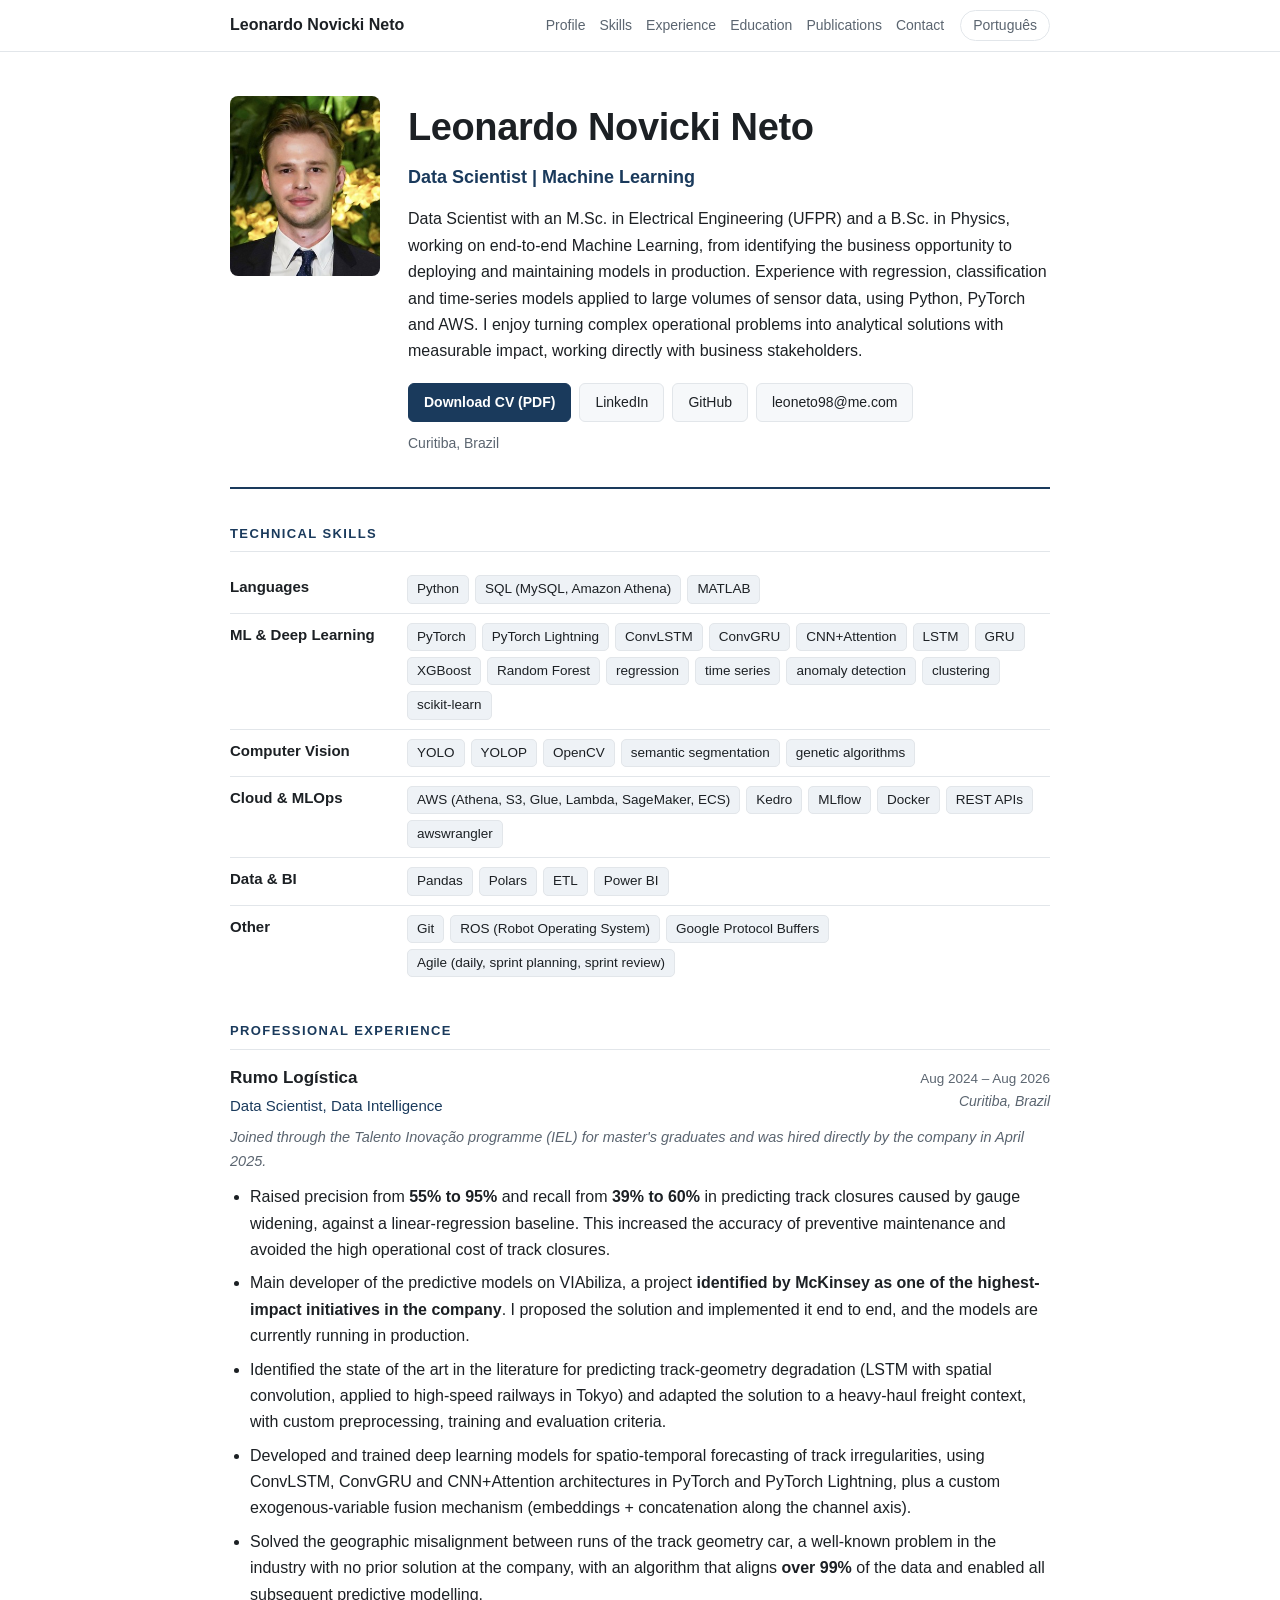
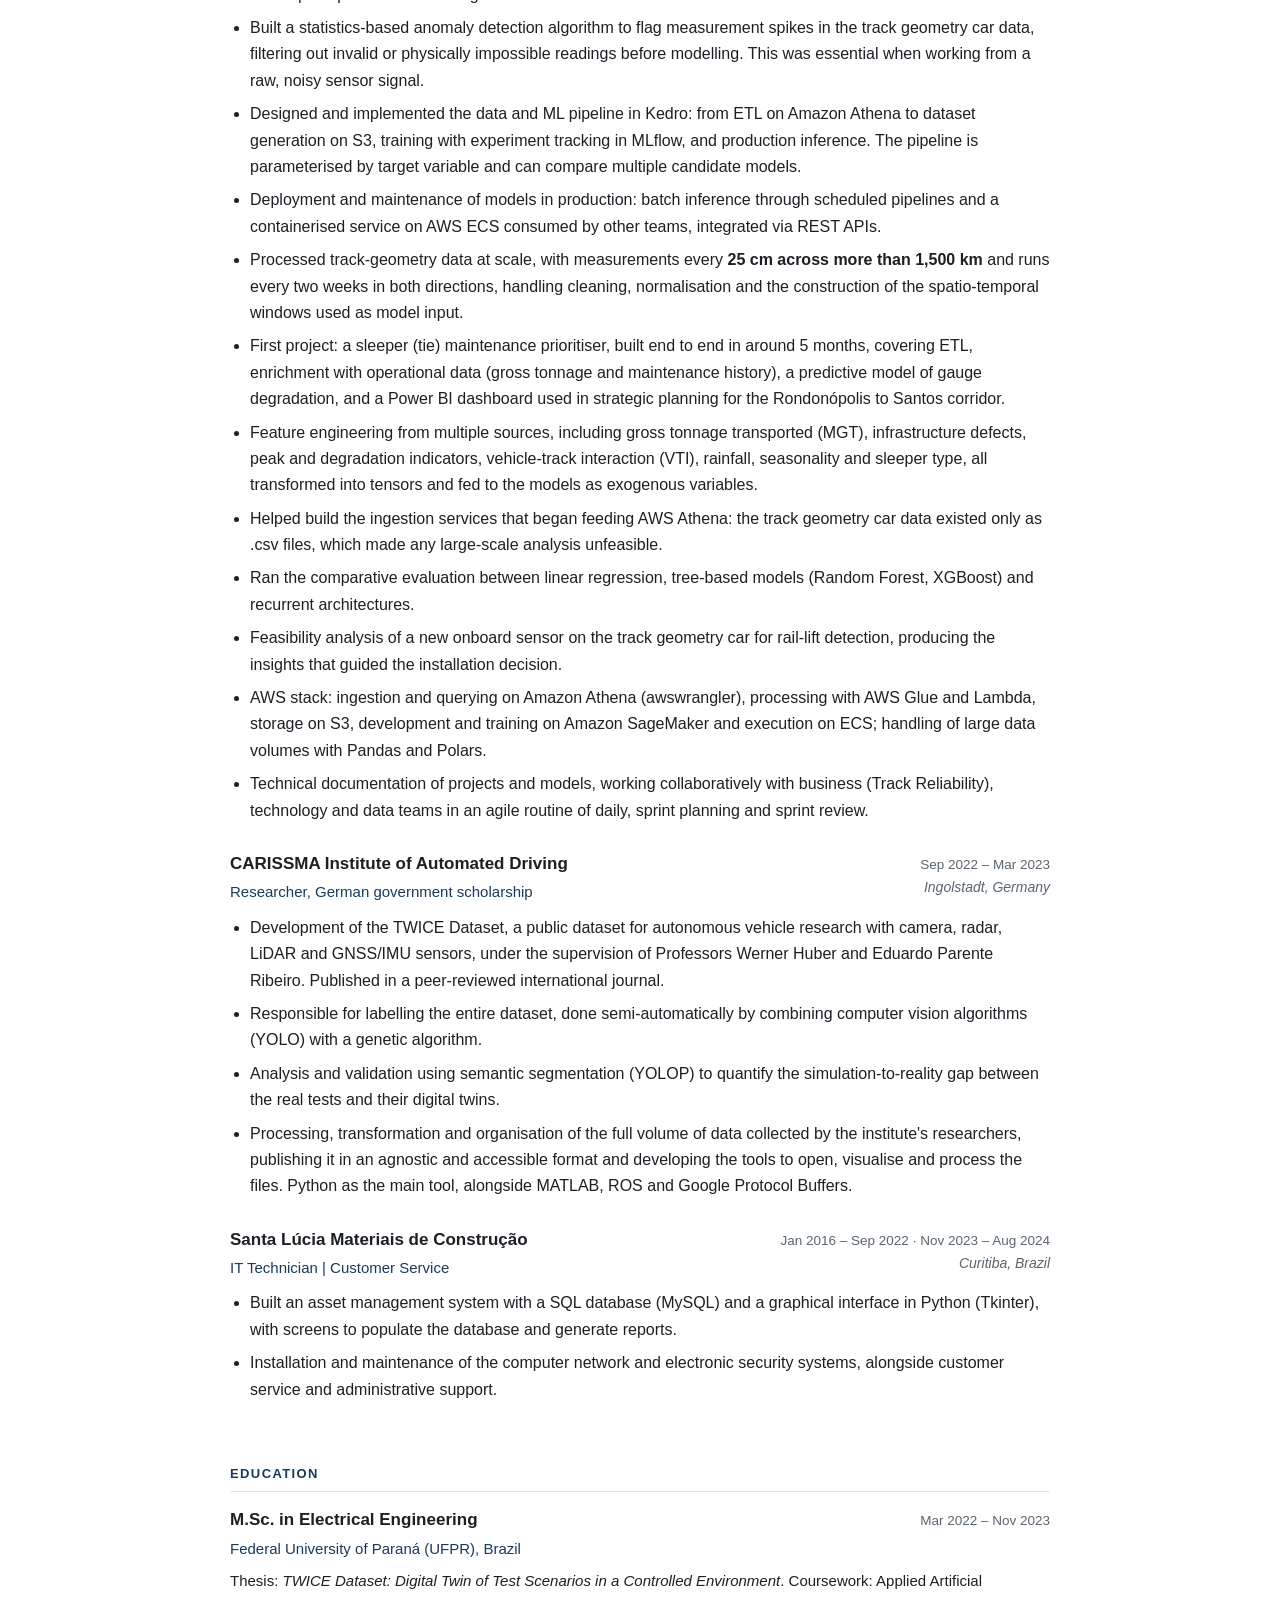
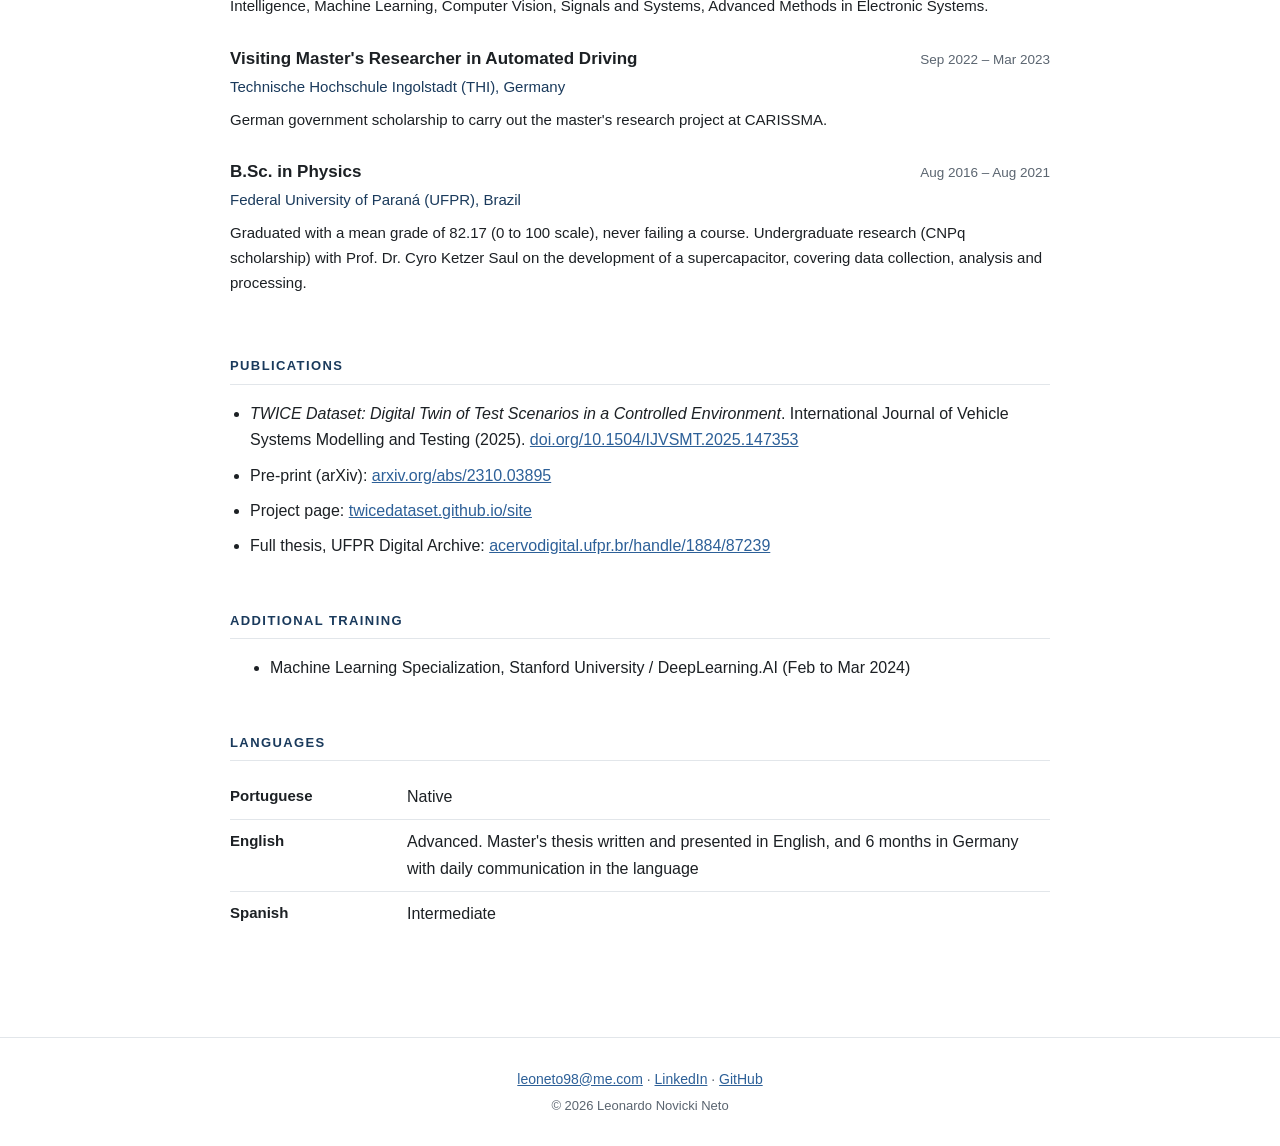
==== commit 28dba1c8: "Corrige atribuicao de papel no VIAbiliza Principal desenvolvedor dos modelos preditivos, nao lideran" ====
--- a/index.html
+++ b/index.html
@@ -41,7 +41,7 @@
     }
   ],
   "sameAs": [
-    "https://www.linkedin.com/in/leonardo-novicki-neto-6290a1a0/",
+    "https://www.linkedin.com/in/leonardo-novicki/",
     "https://github.com/leoneto98",
     "https://arxiv.org/abs/2310.03895"
   ],
@@ -71,7 +71,7 @@
       <p class="resumo">Data Scientist with an M.Sc. in Electrical Engineering (UFPR) and a B.Sc. in Physics, working on end-to-end Machine Learning, from identifying the business opportunity to deploying and maintaining models in production. Experience with regression, classification and time-series models applied to large volumes of sensor data, using Python, PyTorch and AWS. I enjoy turning complex operational problems into analytical solutions with measurable impact, working directly with business stakeholders.</p>
       <p class="contatos">
         <a class="btn primario" href="Leonardo_Novicki_Neto_CV_EN.pdf" download>Download CV (PDF)</a>
-        <a class="btn" href="https://www.linkedin.com/in/leonardo-novicki-neto-6290a1a0/" target="_blank" rel="noopener">LinkedIn</a>
+        <a class="btn" href="https://www.linkedin.com/in/leonardo-novicki/" target="_blank" rel="noopener">LinkedIn</a>
         <a class="btn" href="https://github.com/leoneto98" target="_blank" rel="noopener">GitHub</a>
         <a class="btn" href="mailto:leoneto98@me.com">leoneto98@me.com</a>
       </p>
@@ -89,7 +89,7 @@
   </header>
   <p class="contexto">Joined through the Talento Inovação programme (IEL) for master&#x27;s graduates and was hired directly by the company in April 2025.</p>
   <ul><li>Raised precision from <strong>55% to 95%</strong> and recall from <strong>39% to 60%</strong> in predicting track closures caused by gauge widening, against a linear-regression baseline. This increased the accuracy of preventive maintenance and avoided the high operational cost of track closures.</li>
-<li>Led the Data Science workstream of VIAbiliza, a project <strong>identified by McKinsey as one of the highest-impact initiatives in the company</strong>. I proposed, developed and implemented the predictive models currently running in production, end to end.</li>
+<li>Main developer of the predictive models on VIAbiliza, a project <strong>identified by McKinsey as one of the highest-impact initiatives in the company</strong>. I proposed the solution and implemented it end to end, and the models are currently running in production.</li>
 <li>Identified the state of the art in the literature for predicting track-geometry degradation (LSTM with spatial convolution, applied to high-speed railways in Tokyo) and adapted the solution to a heavy-haul freight context, with custom preprocessing, training and evaluation criteria.</li>
 <li>Developed and trained deep learning models for spatio-temporal forecasting of track irregularities, using ConvLSTM, ConvGRU and CNN+Attention architectures in PyTorch and PyTorch Lightning, plus a custom exogenous-variable fusion mechanism (embeddings + concatenation along the channel axis).</li>
 <li>Solved the geographic misalignment between runs of the track geometry car, a well-known problem in the industry with no prior solution at the company, with an algorithm that aligns <strong>over 99%</strong> of the data and enabled all subsequent predictive modelling.</li>
@@ -164,7 +164,7 @@
 </main>
 <footer id="contato">
   <p><a href="mailto:leoneto98@me.com">leoneto98@me.com</a> ·
-     <a href="https://www.linkedin.com/in/leonardo-novicki-neto-6290a1a0/" target="_blank" rel="noopener">LinkedIn</a> ·
+     <a href="https://www.linkedin.com/in/leonardo-novicki/" target="_blank" rel="noopener">LinkedIn</a> ·
      <a href="https://github.com/leoneto98" target="_blank" rel="noopener">GitHub</a></p>
   <p class="fine">© 2026 Leonardo Novicki Neto</p>
 </footer>
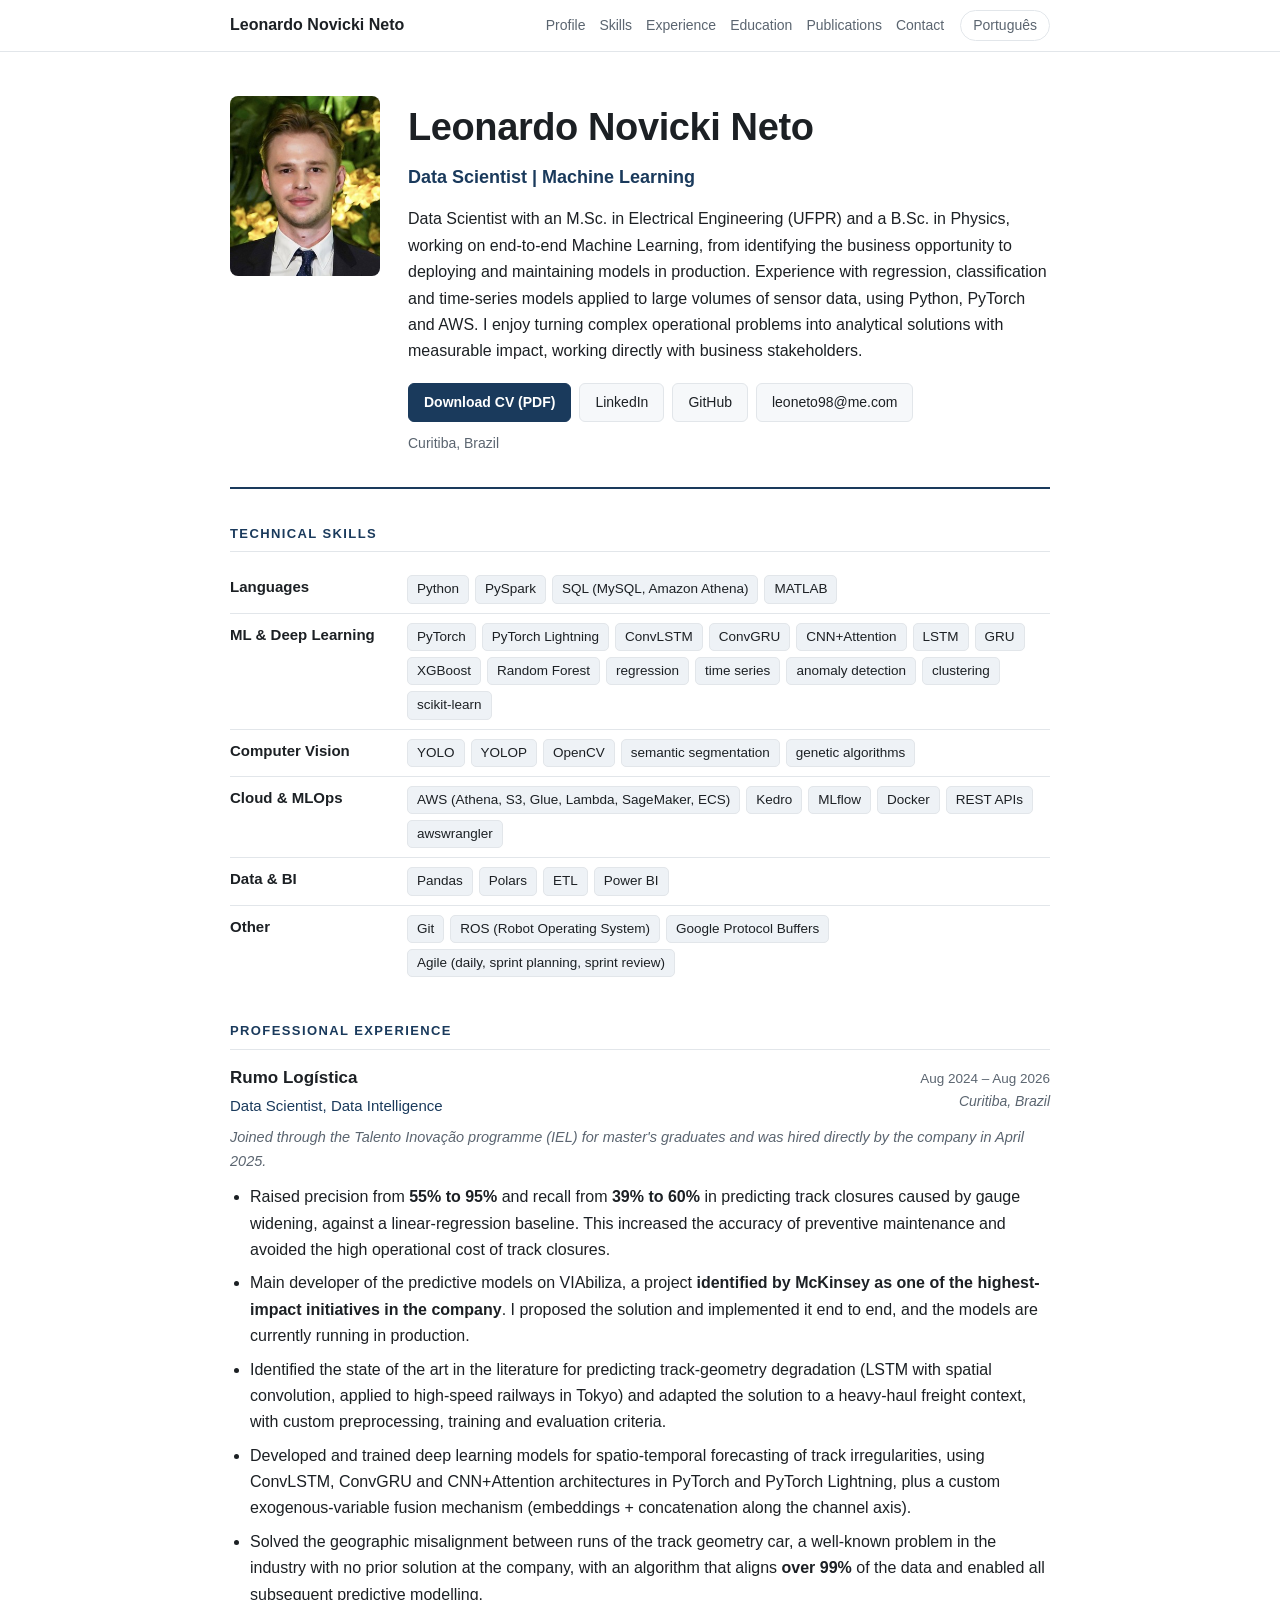
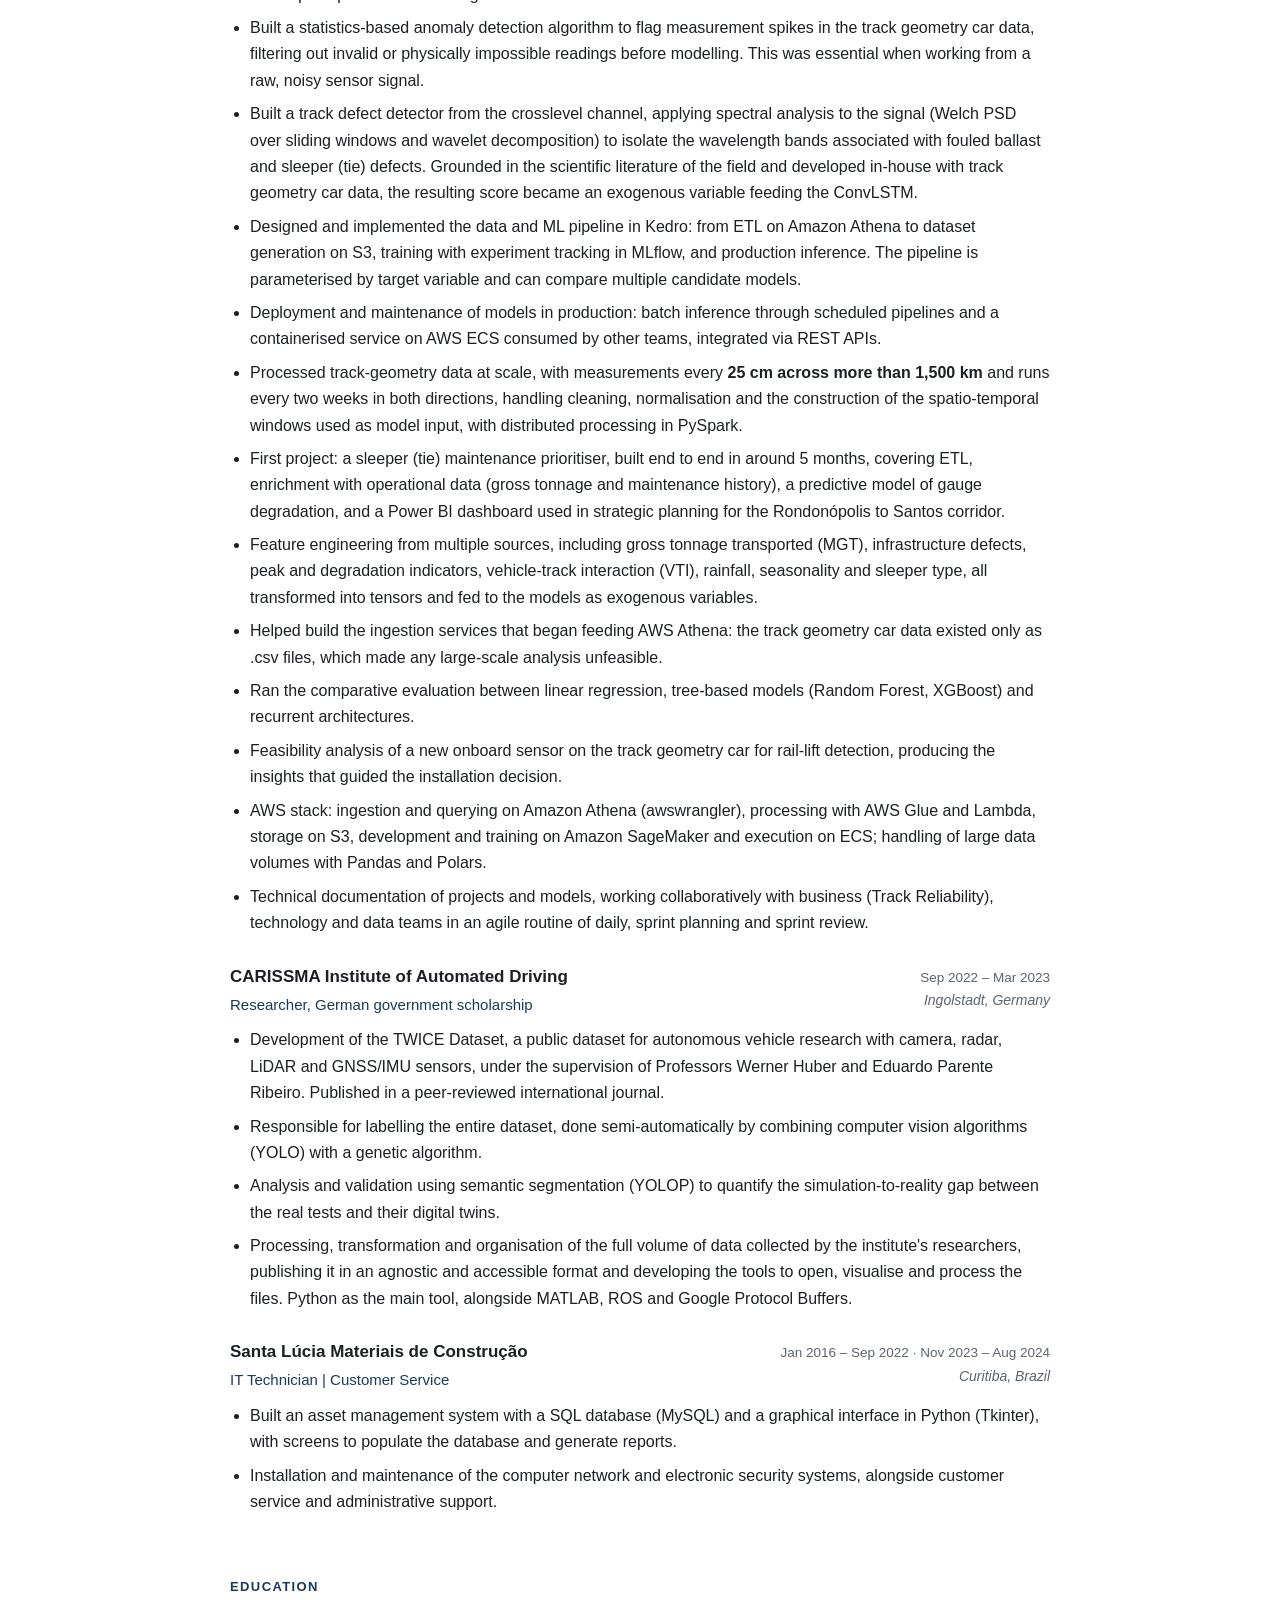
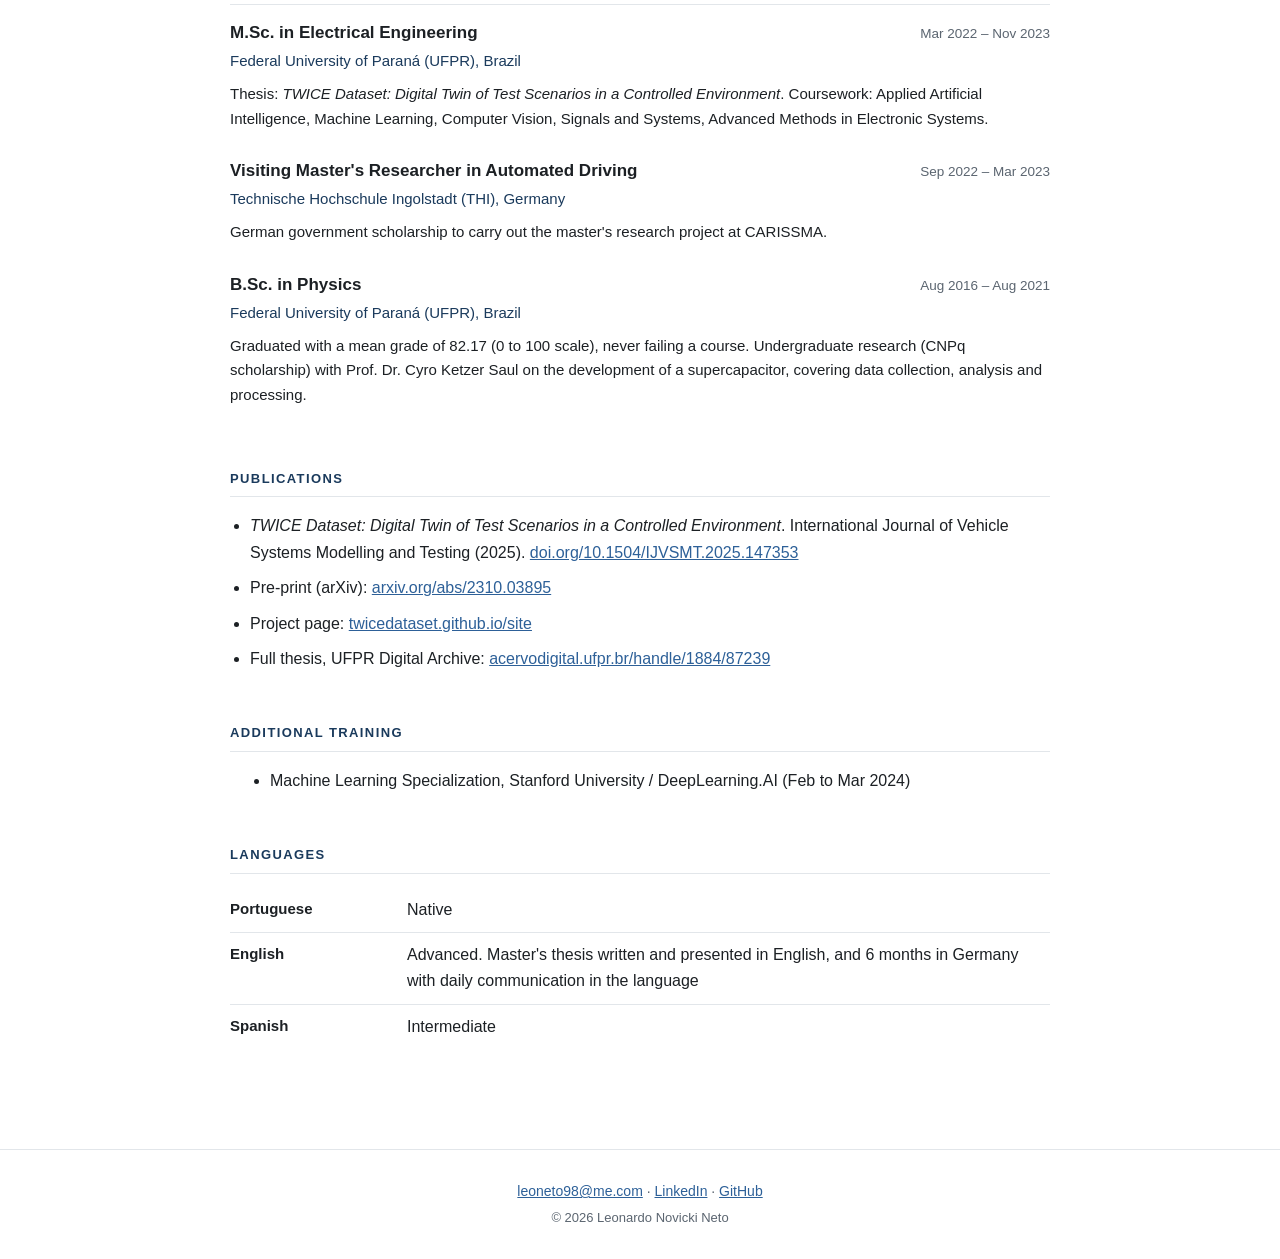
==== commit 716133db: "atualizacao do curriculo" ====
--- a/index.html
+++ b/index.html
@@ -79,7 +79,7 @@
     </div>
   </section>
 <section id="skills"><h2>Technical Skills</h2>
-<dl class="skills"><div class="skill-row"><dt>Languages</dt><dd><span class="chip">Python</span><span class="chip">SQL (MySQL, Amazon Athena)</span><span class="chip">MATLAB</span></dd></div><div class="skill-row"><dt>ML &amp; Deep Learning</dt><dd><span class="chip">PyTorch</span><span class="chip">PyTorch Lightning</span><span class="chip">ConvLSTM</span><span class="chip">ConvGRU</span><span class="chip">CNN+Attention</span><span class="chip">LSTM</span><span class="chip">GRU</span><span class="chip">XGBoost</span><span class="chip">Random Forest</span><span class="chip">regression</span><span class="chip">time series</span><span class="chip">anomaly detection</span><span class="chip">clustering</span><span class="chip">scikit-learn</span></dd></div><div class="skill-row"><dt>Computer Vision</dt><dd><span class="chip">YOLO</span><span class="chip">YOLOP</span><span class="chip">OpenCV</span><span class="chip">semantic segmentation</span><span class="chip">genetic algorithms</span></dd></div><div class="skill-row"><dt>Cloud &amp; MLOps</dt><dd><span class="chip">AWS (Athena, S3, Glue, Lambda, SageMaker, ECS)</span><span class="chip">Kedro</span><span class="chip">MLflow</span><span class="chip">Docker</span><span class="chip">REST APIs</span><span class="chip">awswrangler</span></dd></div><div class="skill-row"><dt>Data &amp; BI</dt><dd><span class="chip">Pandas</span><span class="chip">Polars</span><span class="chip">ETL</span><span class="chip">Power BI</span></dd></div><div class="skill-row"><dt>Other</dt><dd><span class="chip">Git</span><span class="chip">ROS (Robot Operating System)</span><span class="chip">Google Protocol Buffers</span><span class="chip">Agile (daily, sprint planning, sprint review)</span></dd></div></dl>
+<dl class="skills"><div class="skill-row"><dt>Languages</dt><dd><span class="chip">Python</span><span class="chip">PySpark</span><span class="chip">SQL (MySQL, Amazon Athena)</span><span class="chip">MATLAB</span></dd></div><div class="skill-row"><dt>ML &amp; Deep Learning</dt><dd><span class="chip">PyTorch</span><span class="chip">PyTorch Lightning</span><span class="chip">ConvLSTM</span><span class="chip">ConvGRU</span><span class="chip">CNN+Attention</span><span class="chip">LSTM</span><span class="chip">GRU</span><span class="chip">XGBoost</span><span class="chip">Random Forest</span><span class="chip">regression</span><span class="chip">time series</span><span class="chip">anomaly detection</span><span class="chip">clustering</span><span class="chip">scikit-learn</span></dd></div><div class="skill-row"><dt>Computer Vision</dt><dd><span class="chip">YOLO</span><span class="chip">YOLOP</span><span class="chip">OpenCV</span><span class="chip">semantic segmentation</span><span class="chip">genetic algorithms</span></dd></div><div class="skill-row"><dt>Cloud &amp; MLOps</dt><dd><span class="chip">AWS (Athena, S3, Glue, Lambda, SageMaker, ECS)</span><span class="chip">Kedro</span><span class="chip">MLflow</span><span class="chip">Docker</span><span class="chip">REST APIs</span><span class="chip">awswrangler</span></dd></div><div class="skill-row"><dt>Data &amp; BI</dt><dd><span class="chip">Pandas</span><span class="chip">Polars</span><span class="chip">ETL</span><span class="chip">Power BI</span></dd></div><div class="skill-row"><dt>Other</dt><dd><span class="chip">Git</span><span class="chip">ROS (Robot Operating System)</span><span class="chip">Google Protocol Buffers</span><span class="chip">Agile (daily, sprint planning, sprint review)</span></dd></div></dl>
 </section>
 <section id="exp"><h2>Professional Experience</h2>
 <article class="item">
@@ -94,9 +94,10 @@
 <li>Developed and trained deep learning models for spatio-temporal forecasting of track irregularities, using ConvLSTM, ConvGRU and CNN+Attention architectures in PyTorch and PyTorch Lightning, plus a custom exogenous-variable fusion mechanism (embeddings + concatenation along the channel axis).</li>
 <li>Solved the geographic misalignment between runs of the track geometry car, a well-known problem in the industry with no prior solution at the company, with an algorithm that aligns <strong>over 99%</strong> of the data and enabled all subsequent predictive modelling.</li>
 <li>Built a statistics-based anomaly detection algorithm to flag measurement spikes in the track geometry car data, filtering out invalid or physically impossible readings before modelling. This was essential when working from a raw, noisy sensor signal.</li>
+<li>Built a track defect detector from the crosslevel channel, applying spectral analysis to the signal (Welch PSD over sliding windows and wavelet decomposition) to isolate the wavelength bands associated with fouled ballast and sleeper (tie) defects. Grounded in the scientific literature of the field and developed in-house with track geometry car data, the resulting score became an exogenous variable feeding the ConvLSTM.</li>
 <li>Designed and implemented the data and ML pipeline in Kedro: from ETL on Amazon Athena to dataset generation on S3, training with experiment tracking in MLflow, and production inference. The pipeline is parameterised by target variable and can compare multiple candidate models.</li>
 <li>Deployment and maintenance of models in production: batch inference through scheduled pipelines and a containerised service on AWS ECS consumed by other teams, integrated via REST APIs.</li>
-<li>Processed track-geometry data at scale, with measurements every <strong>25 cm across more than 1,500 km</strong> and runs every two weeks in both directions, handling cleaning, normalisation and the construction of the spatio-temporal windows used as model input.</li>
+<li>Processed track-geometry data at scale, with measurements every <strong>25 cm across more than 1,500 km</strong> and runs every two weeks in both directions, handling cleaning, normalisation and the construction of the spatio-temporal windows used as model input, with distributed processing in PySpark.</li>
 <li>First project: a sleeper (tie) maintenance prioritiser, built end to end in around 5 months, covering ETL, enrichment with operational data (gross tonnage and maintenance history), a predictive model of gauge degradation, and a Power BI dashboard used in strategic planning for the Rondonópolis to Santos corridor.</li>
 <li>Feature engineering from multiple sources, including gross tonnage transported (MGT), infrastructure defects, peak and degradation indicators, vehicle-track interaction (VTI), rainfall, seasonality and sleeper type, all transformed into tensors and fed to the models as exogenous variables.</li>
 <li>Helped build the ingestion services that began feeding AWS Athena: the track geometry car data existed only as .csv files, which made any large-scale analysis unfeasible.</li>
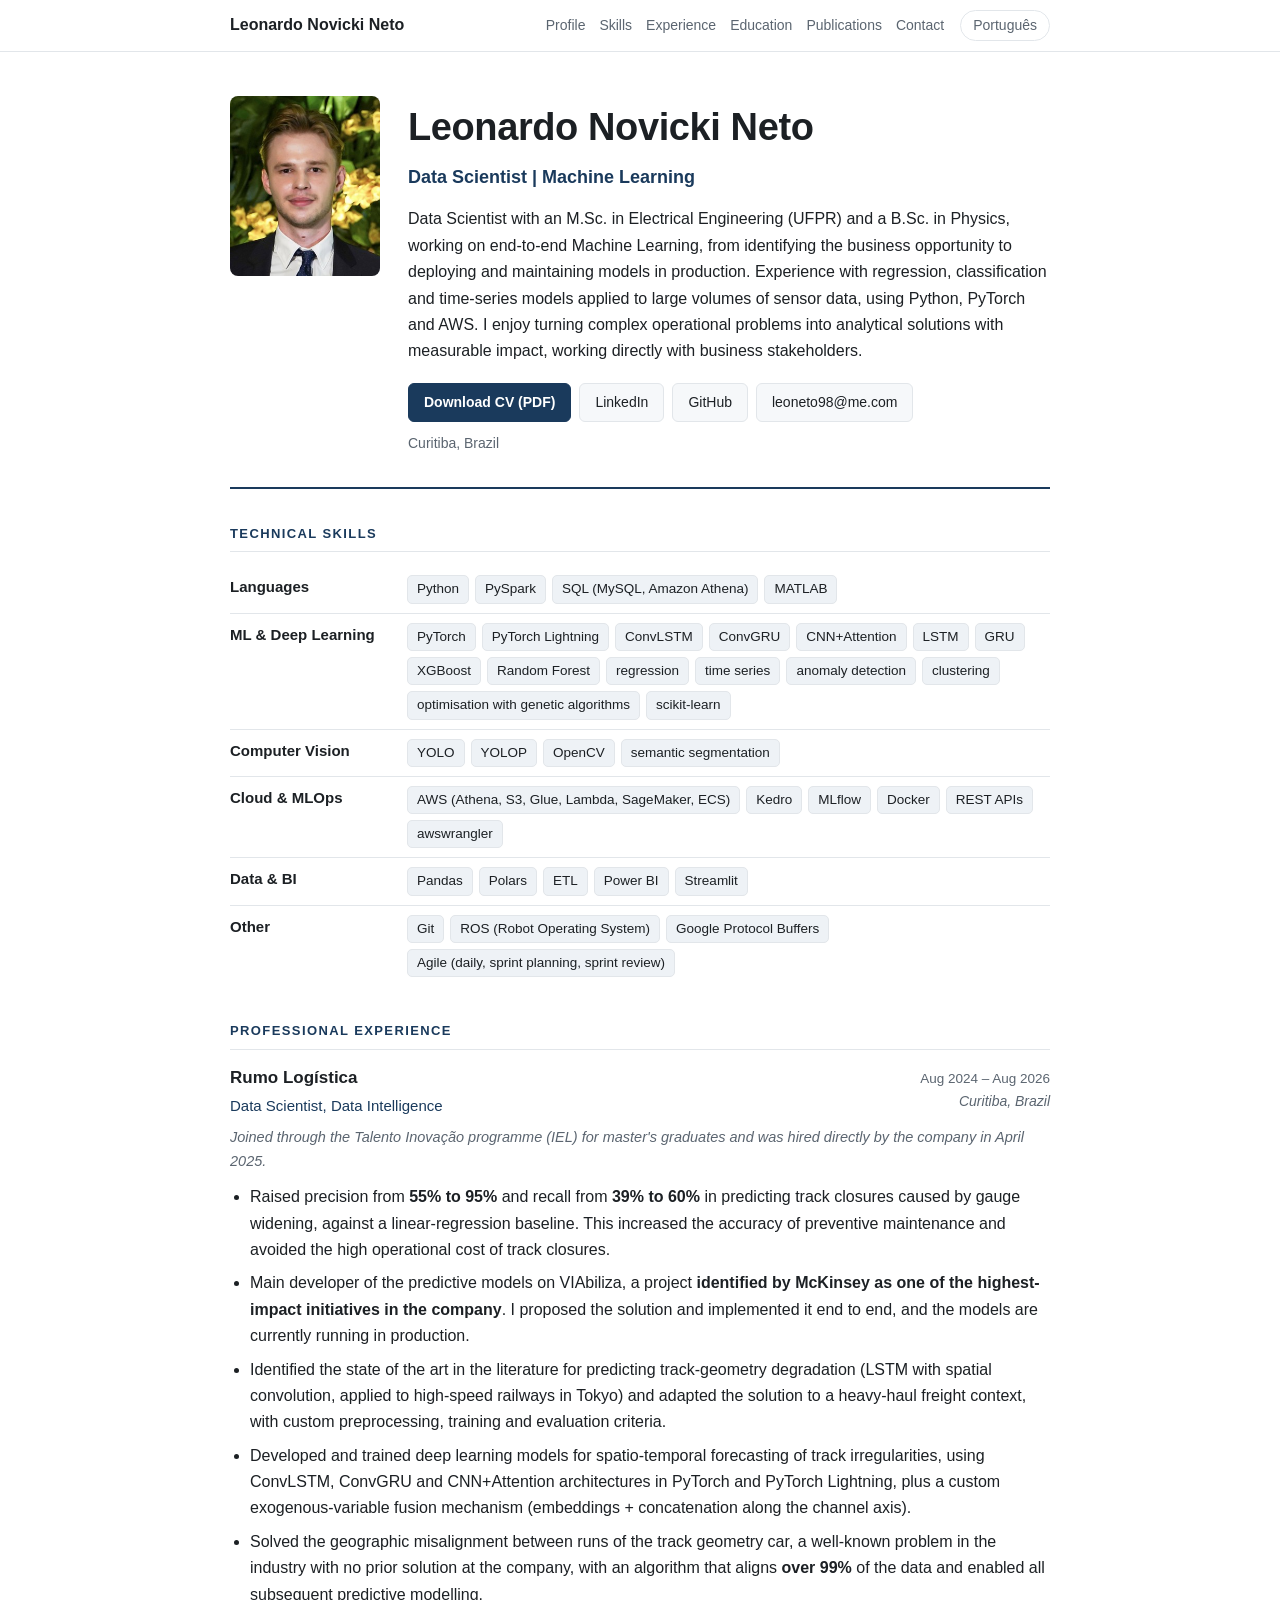
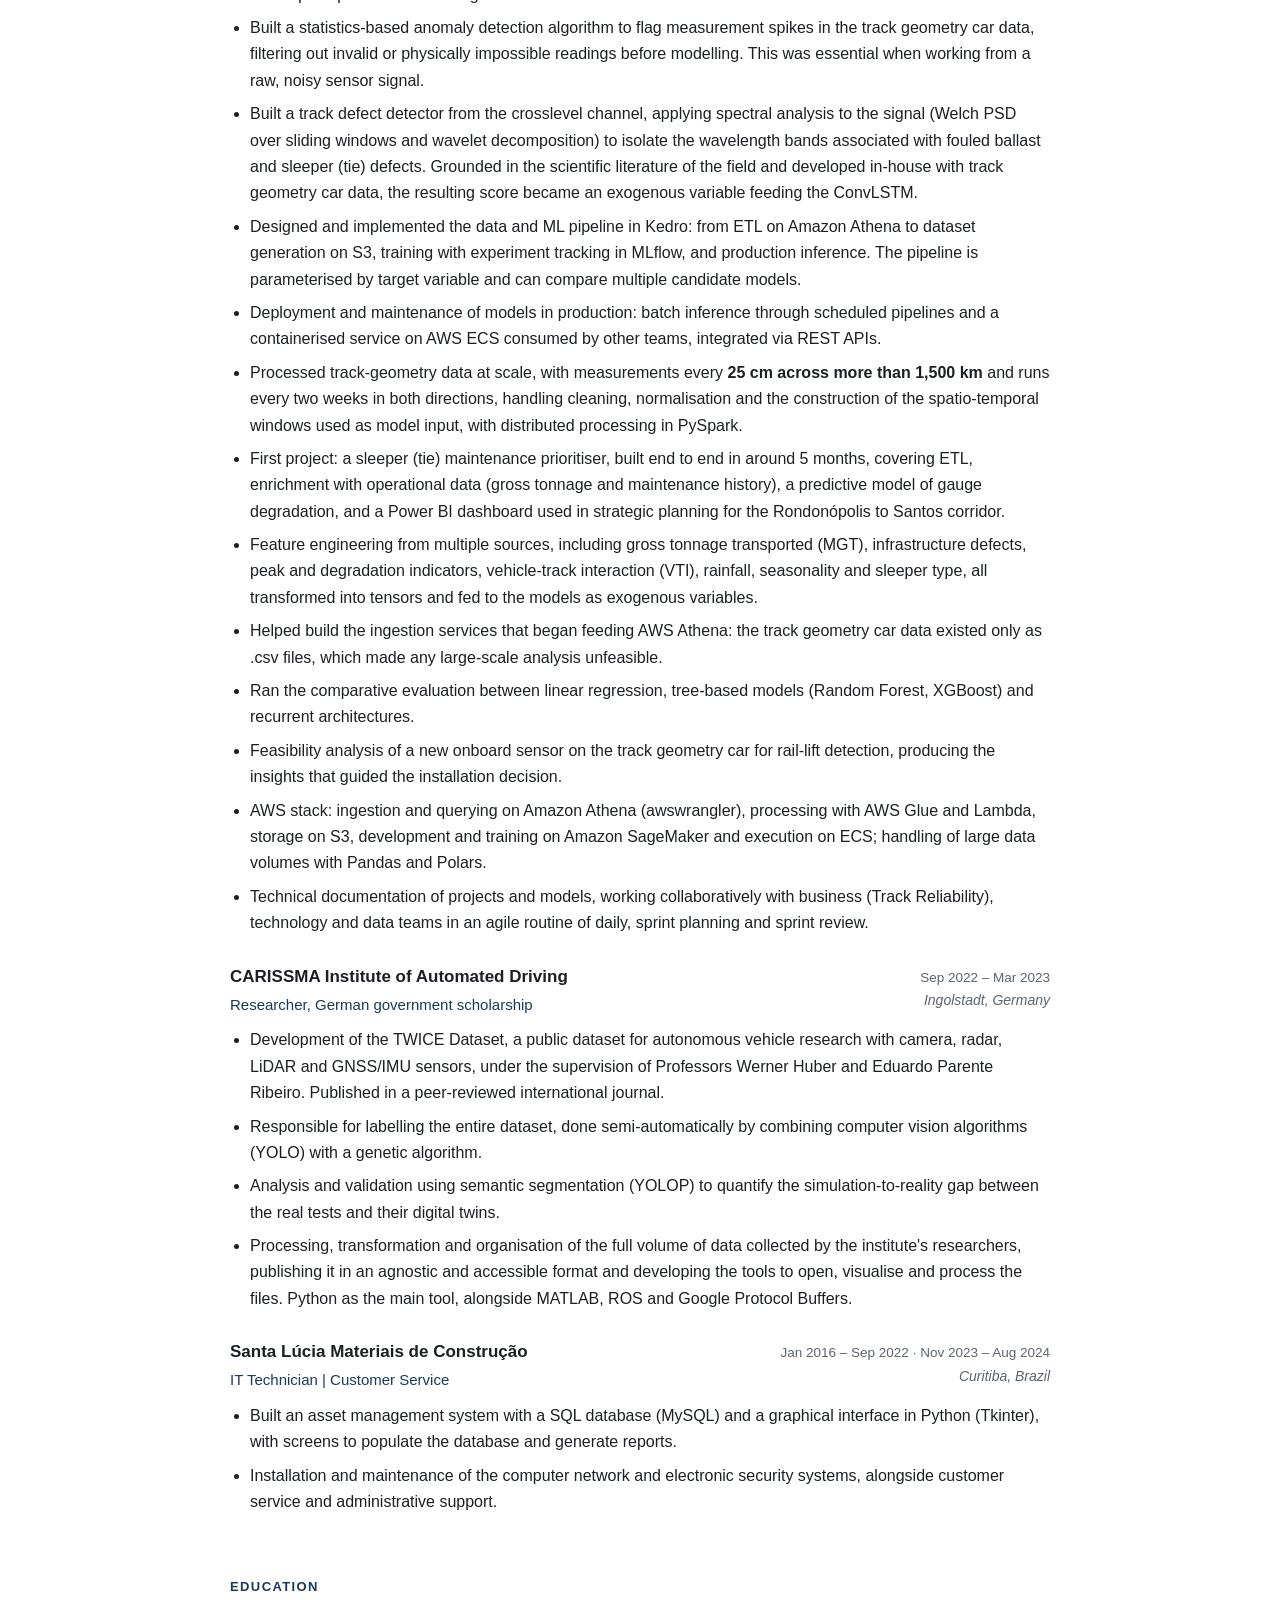
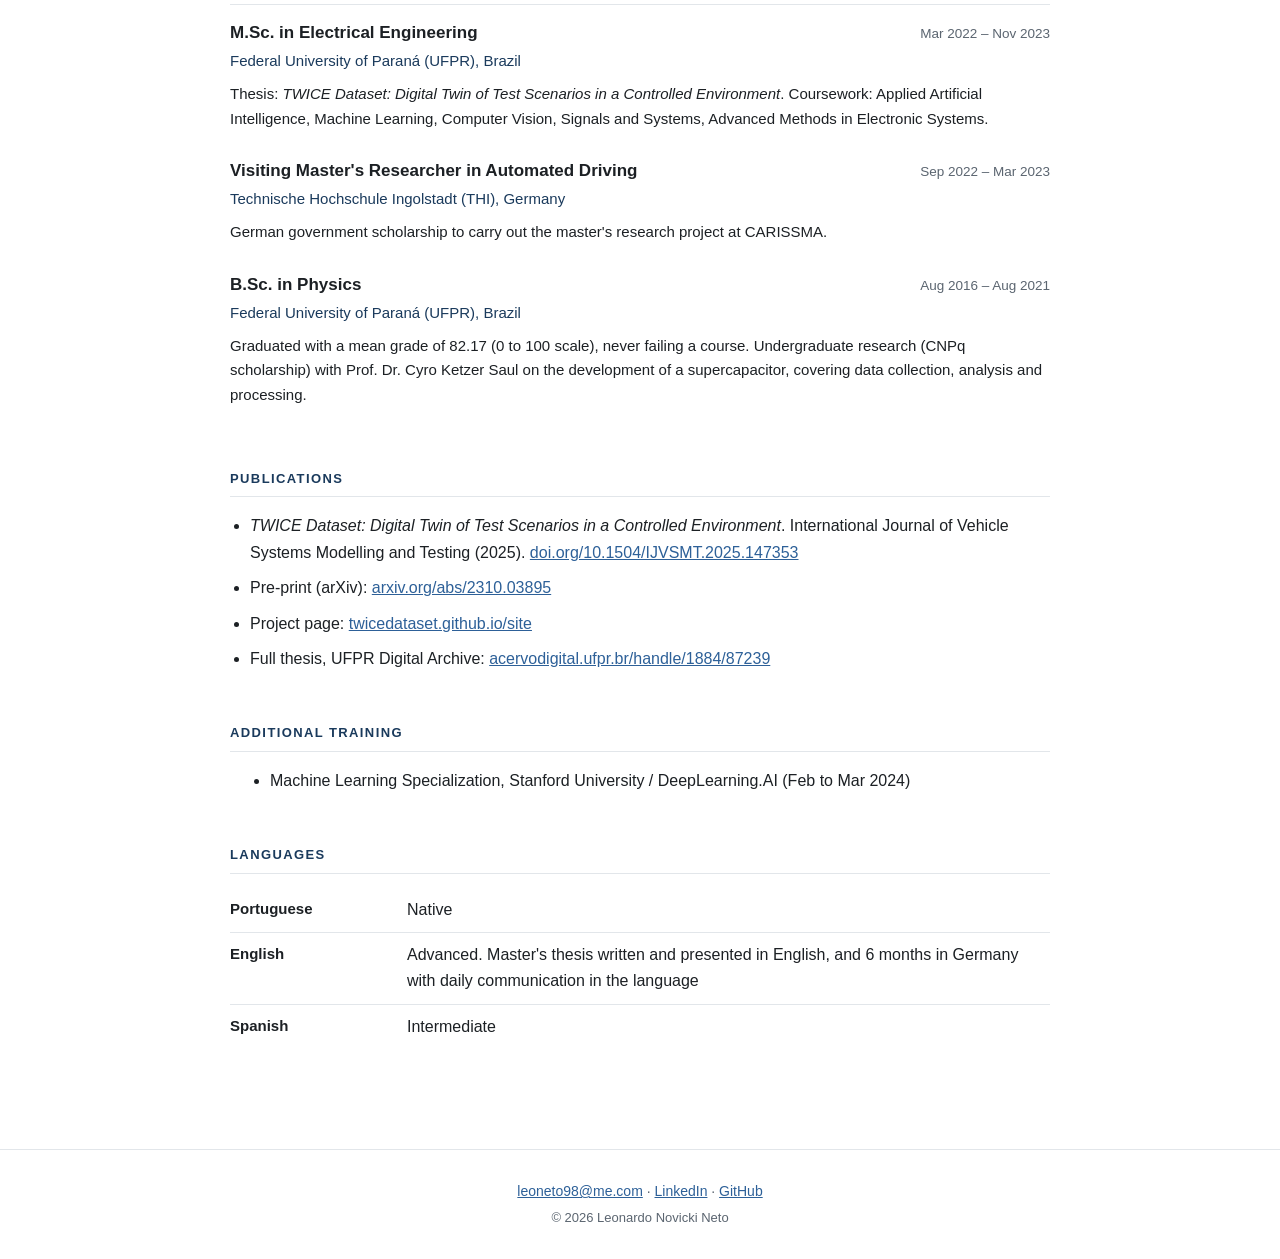
==== commit cfef4f73: "atualizacao curriculo" ====
--- a/index.html
+++ b/index.html
@@ -79,7 +79,7 @@
     </div>
   </section>
 <section id="skills"><h2>Technical Skills</h2>
-<dl class="skills"><div class="skill-row"><dt>Languages</dt><dd><span class="chip">Python</span><span class="chip">PySpark</span><span class="chip">SQL (MySQL, Amazon Athena)</span><span class="chip">MATLAB</span></dd></div><div class="skill-row"><dt>ML &amp; Deep Learning</dt><dd><span class="chip">PyTorch</span><span class="chip">PyTorch Lightning</span><span class="chip">ConvLSTM</span><span class="chip">ConvGRU</span><span class="chip">CNN+Attention</span><span class="chip">LSTM</span><span class="chip">GRU</span><span class="chip">XGBoost</span><span class="chip">Random Forest</span><span class="chip">regression</span><span class="chip">time series</span><span class="chip">anomaly detection</span><span class="chip">clustering</span><span class="chip">scikit-learn</span></dd></div><div class="skill-row"><dt>Computer Vision</dt><dd><span class="chip">YOLO</span><span class="chip">YOLOP</span><span class="chip">OpenCV</span><span class="chip">semantic segmentation</span><span class="chip">genetic algorithms</span></dd></div><div class="skill-row"><dt>Cloud &amp; MLOps</dt><dd><span class="chip">AWS (Athena, S3, Glue, Lambda, SageMaker, ECS)</span><span class="chip">Kedro</span><span class="chip">MLflow</span><span class="chip">Docker</span><span class="chip">REST APIs</span><span class="chip">awswrangler</span></dd></div><div class="skill-row"><dt>Data &amp; BI</dt><dd><span class="chip">Pandas</span><span class="chip">Polars</span><span class="chip">ETL</span><span class="chip">Power BI</span></dd></div><div class="skill-row"><dt>Other</dt><dd><span class="chip">Git</span><span class="chip">ROS (Robot Operating System)</span><span class="chip">Google Protocol Buffers</span><span class="chip">Agile (daily, sprint planning, sprint review)</span></dd></div></dl>
+<dl class="skills"><div class="skill-row"><dt>Languages</dt><dd><span class="chip">Python</span><span class="chip">PySpark</span><span class="chip">SQL (MySQL, Amazon Athena)</span><span class="chip">MATLAB</span></dd></div><div class="skill-row"><dt>ML &amp; Deep Learning</dt><dd><span class="chip">PyTorch</span><span class="chip">PyTorch Lightning</span><span class="chip">ConvLSTM</span><span class="chip">ConvGRU</span><span class="chip">CNN+Attention</span><span class="chip">LSTM</span><span class="chip">GRU</span><span class="chip">XGBoost</span><span class="chip">Random Forest</span><span class="chip">regression</span><span class="chip">time series</span><span class="chip">anomaly detection</span><span class="chip">clustering</span><span class="chip">optimisation with genetic algorithms</span><span class="chip">scikit-learn</span></dd></div><div class="skill-row"><dt>Computer Vision</dt><dd><span class="chip">YOLO</span><span class="chip">YOLOP</span><span class="chip">OpenCV</span><span class="chip">semantic segmentation</span></dd></div><div class="skill-row"><dt>Cloud &amp; MLOps</dt><dd><span class="chip">AWS (Athena, S3, Glue, Lambda, SageMaker, ECS)</span><span class="chip">Kedro</span><span class="chip">MLflow</span><span class="chip">Docker</span><span class="chip">REST APIs</span><span class="chip">awswrangler</span></dd></div><div class="skill-row"><dt>Data &amp; BI</dt><dd><span class="chip">Pandas</span><span class="chip">Polars</span><span class="chip">ETL</span><span class="chip">Power BI</span><span class="chip">Streamlit</span></dd></div><div class="skill-row"><dt>Other</dt><dd><span class="chip">Git</span><span class="chip">ROS (Robot Operating System)</span><span class="chip">Google Protocol Buffers</span><span class="chip">Agile (daily, sprint planning, sprint review)</span></dd></div></dl>
 </section>
 <section id="exp"><h2>Professional Experience</h2>
 <article class="item">
